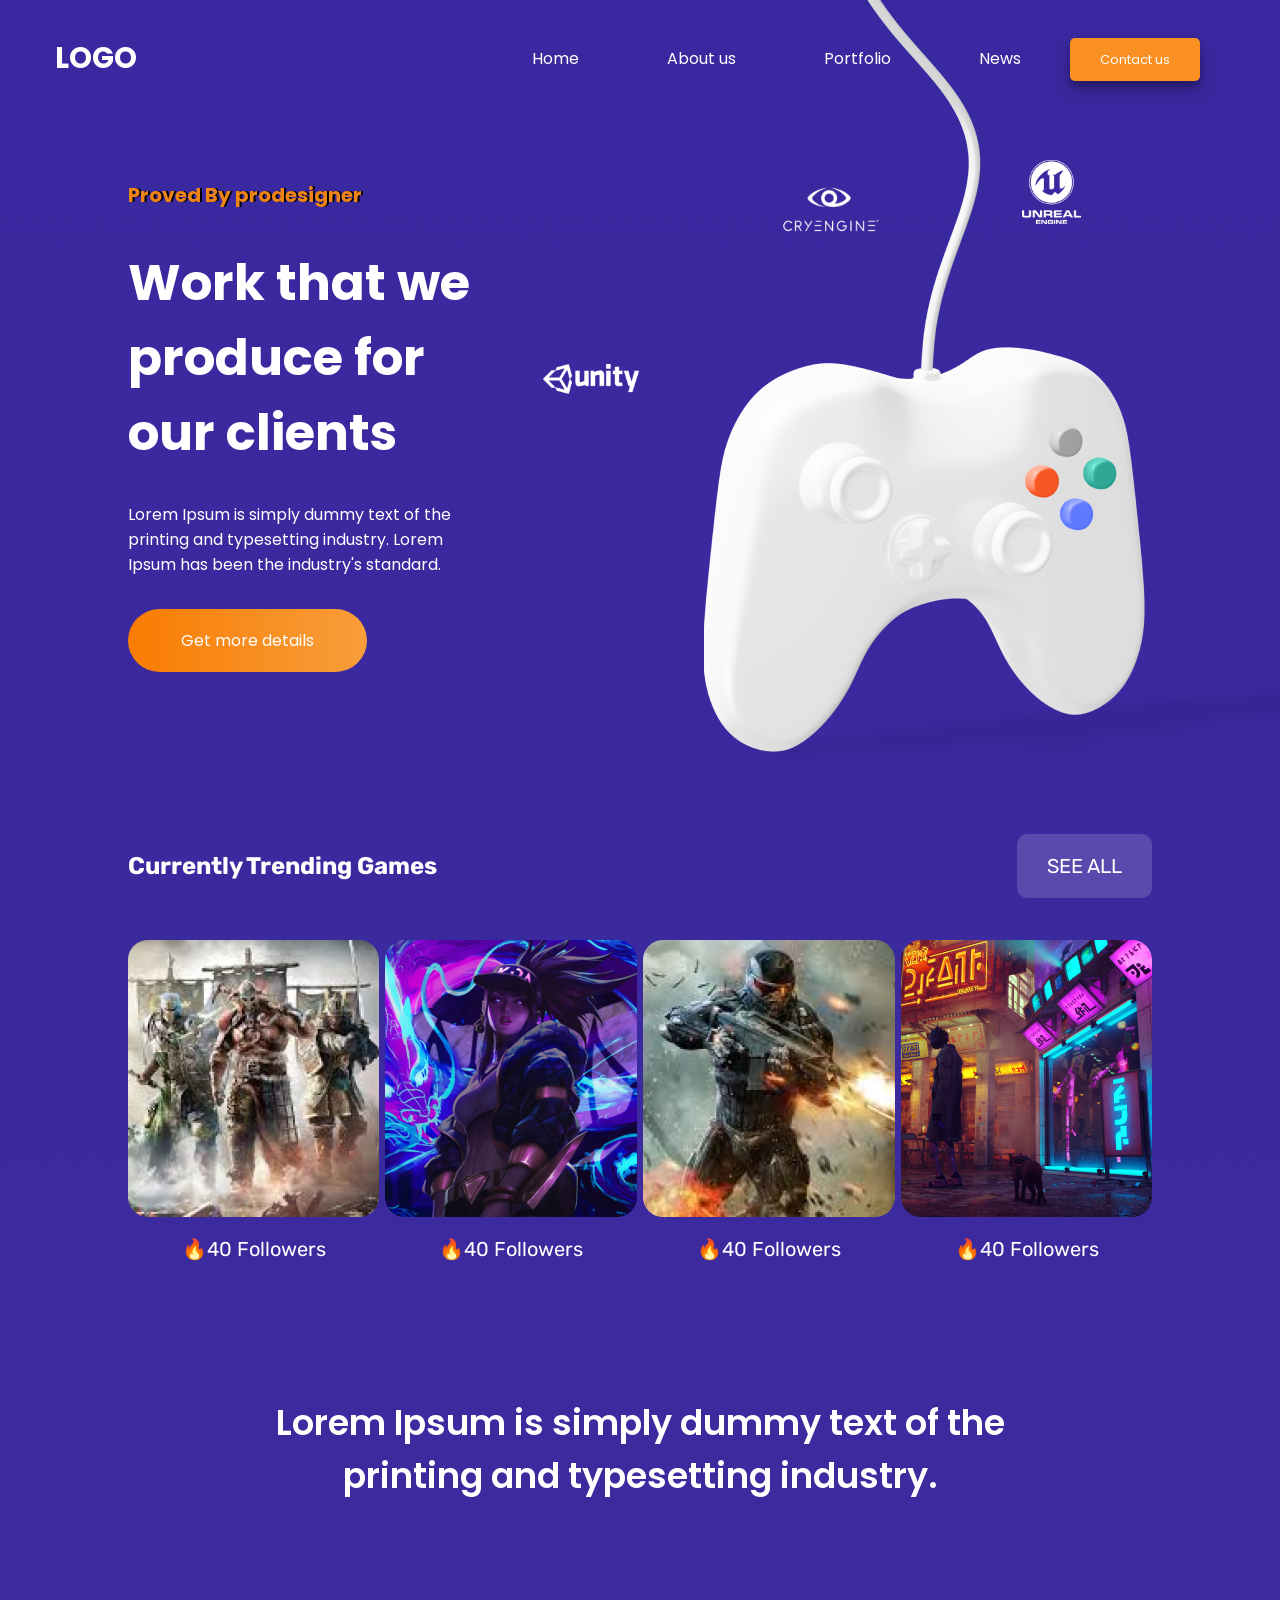
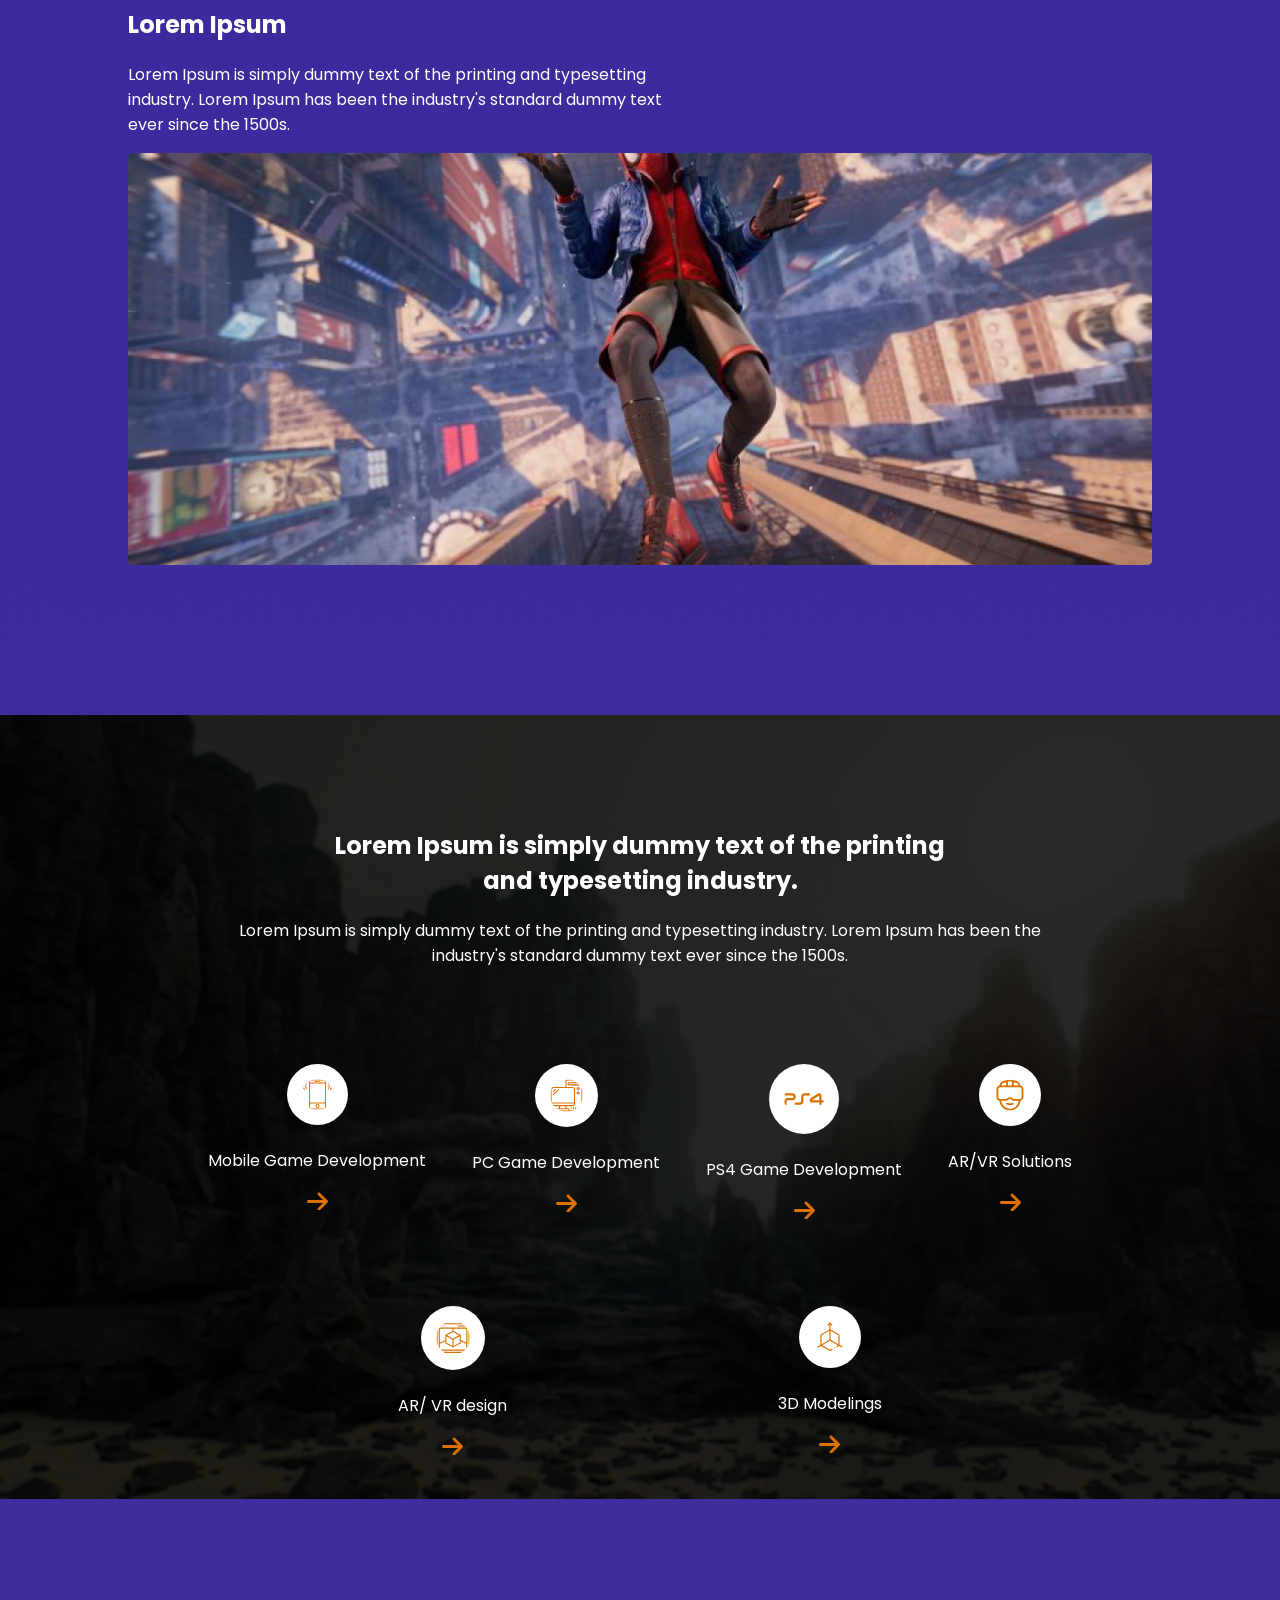
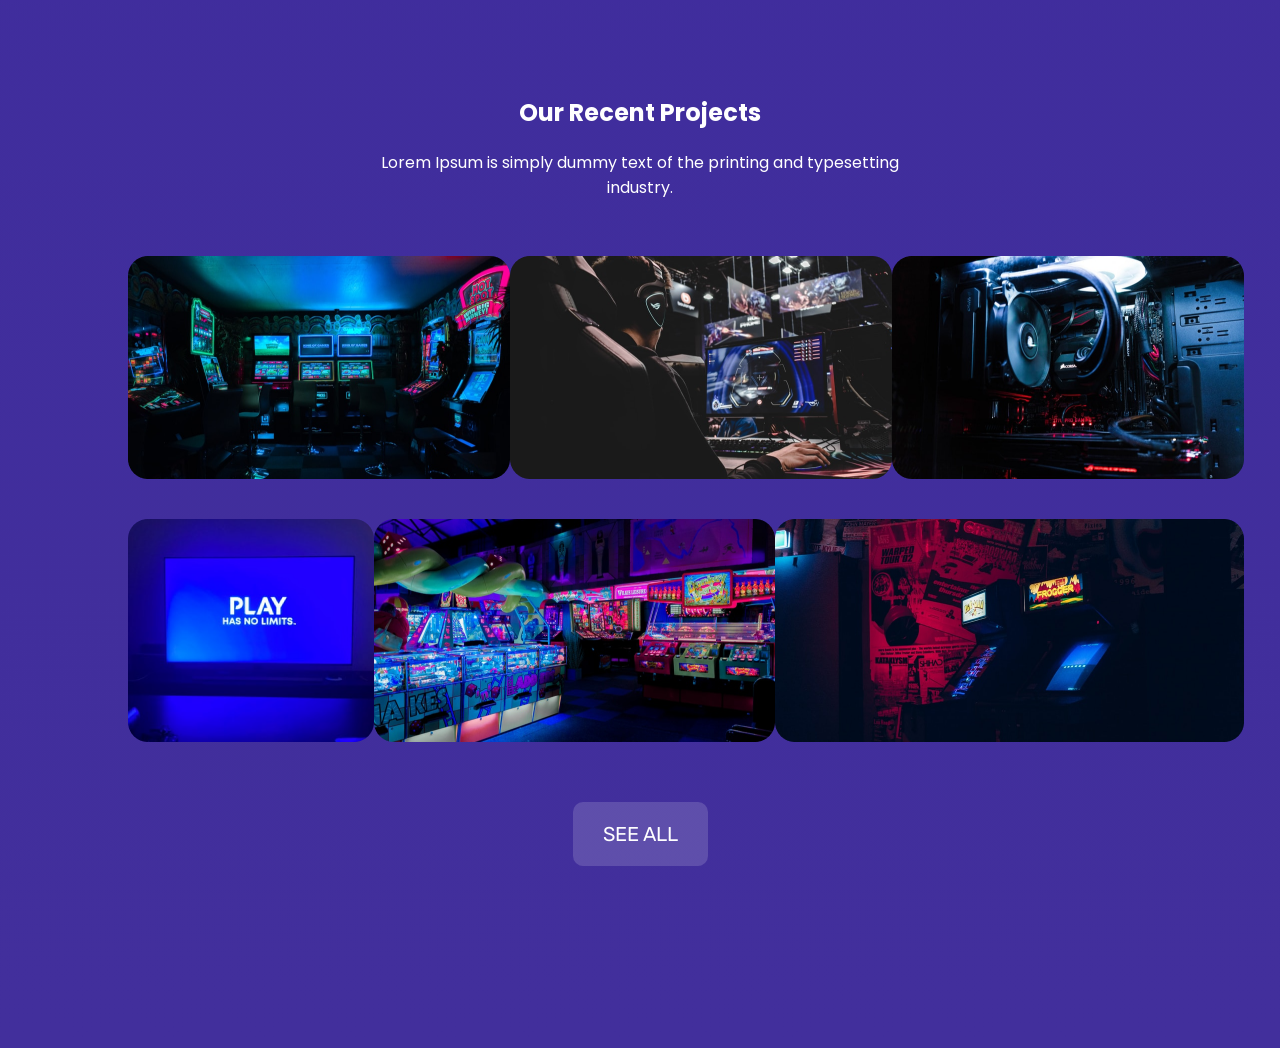
==== index.html @ 57cc8429 "feat: Adição de seção de projetos recentes" ====
<!DOCTYPE html>
<html lang="en">

<head>
    <meta charset="UTF-8">
    <meta name="viewport" content="width=device-width, initial-scale=1.0">
    <link rel="stylesheet" href="css/global.css">
    <link rel="stylesheet" href="css/index.css">
    <title>Desafio 1</title>
</head>

<body>
    <img id="joy_stick" src="assets/imgs/joy_stick 1.png" alt="Joystick Image">
    <header>
        <div class="container-header">
            <div class="logo">
                <a href="index.html" id="logo">LOGO</a>
            </div>
            <nav>
                <ul>
                    <li><a href="index.html">Home</a></li>
                    <li><a href="#about">About us</a></li>
                    <li><a href="#services">Portfolio</a></li>
                    <li><a href="#contact">News</a></li>
                    <li class="contact"><a href="contact.html" id="contact">Contact us</a></li>
                </ul>
            </nav>
        </div>
    </header>

    <main>
        <div class="container-main">
            <!-- Seção de Serviços -->
            <section class="container-card-icons">
                <div class="card">
                    <p id="credits-design">Proved By prodesigner</p>
                    <p class="title-card">Work that we produce for our clients</p>
                    <p>Lorem Ipsum is simply dummy text of the printing and typesetting industry. Lorem Ipsum has been
                        the industry's standard.</p>
                    <button class="button-orange">Get more details</button>
                </div>
                <div class="engines-icon">
                    <div id="unity"><img src="assets/unity 1.svg" alt="Unity"></div>
                    <div><img src="assets/cry 1.svg" alt="Cry Engine"></div>
                    <div><img src="assets/unreal 1.svg" alt="Unreal Engine"></div>
                </div>
            </section>

            <!-- Seção de Jogos em Tendência -->
            <section class="container-trending-games">
                <div class="text-trending">
                    <h1>Currently Trending Games</h1>
                    <a href="#" class="see-all">SEE ALL</a>
                </div>
                <div class="cards-game">
                    <div class="banner-card">
                        <img src="assets/imgs/game1.png" alt="Game 1">
                        <p>🔥40 Followers</p>
                    </div>
                    <div class="banner-card">
                        <img src="assets/imgs/game2.png" alt="Game 2">
                        <p>🔥40 Followers</p>
                    </div>
                    <div class="banner-card">
                        <img src="assets/imgs/game3.png" alt="Game 3">
                        <p>🔥40 Followers</p>
                    </div>
                    <div class="banner-card">
                        <img src="assets/imgs/game4.png" alt="Game 4">
                        <p>🔥40 Followers</p>
                    </div>
                </div>
            </section>

            <!-- Seção Promocional -->
            <section class="frase-promocional">
                <p>Lorem Ipsum is simply dummy text of the <br> printing and typesetting industry.</p>
            </section>

            <!-- Seção de Banner do Jogo -->
            <section class="banner-game">
                <div class="text-banner">
                    <h2>Lorem Ipsum</h2>
                    <p>Lorem Ipsum is simply dummy text of the printing and typesetting industry. Lorem Ipsum has been
                        the industry's standard dummy text ever since the 1500s.</p>
                </div>
                <img src="assets/imgs/spiderman.png" alt="Spider-Man Image">
            </section>
        </div>
        <!-- Seção de Plataformas -->
        <img id="background-meio-home" src="assets/imgs/background-meio-home.png" alt="">
        <div class="container-main">
            <section class="container-plataforms">
                <div class="title-card-plataforms">
                    <h2>Lorem Ipsum is simply dummy text of the printing <br> and typesetting industry.</h2>
                    <p>Lorem Ipsum is simply dummy text of the printing and typesetting industry. Lorem Ipsum has been
                        the <br> industry's standard dummy text ever since the 1500s.</p>
                </div>
                <div class="plataform-logos">
                    <div class="platform">
                        <img class="icon-plataform" src="assets/smartphone.svg" alt="Platform Logo 1">
                        <p>Mobile Game Development</p>
                        <img src="assets/arrow 6.svg" alt="arrow">
                    </div>
                    <div class="platform">
                        <img class="icon-plataform" src="assets/pc 1.svg" alt="Platform Logo 2">
                        <p>PC Game Development</p>
                        <img src="assets/arrow 6.svg" alt="arrow">
                    </div>
                    <div class="platform">
                        <img class="icon-plataform" src="assets/ps4 1.svg" alt="Platform Logo 2">
                        <p>PS4 Game Development</p>
                        <img src="assets/arrow 6.svg" alt="arrow">
                    </div>
                    <div class="platform">
                        <img class="icon-plataform" src="assets/vr-glasses 1.svg" alt="Platform Logo 2">
                        <p>AR/VR Solutions</p>
                        <img src="assets/arrow 6.svg" alt="arrow">
                    </div>
                </div>
                <div class="plataform-logos-row2">
                    <div class="platform">
                        <img class="icon-plataform" src="assets/desktop (1) 1.svg" alt="Platform Logo 2">
                        <p>AR/ VR design</p>
                        <img src="assets/arrow 6.svg" alt="arrow">
                    </div>
                    <div class="platform">
                        <img class="icon-plataform" src="assets/3d-cube 1.svg" alt="Platform Logo 2">
                        <p>3D Modelings</p>
                        <img src="assets/arrow 6.svg" alt="arrow">
                    </div>
                </div>
            </section>
            <!-- Seção de Projeto Recentes -->
            <section class="container-projects">
                <div class="title-recent-projects">
                    <h2>Our Recent Projects</h2>
                    <p>Lorem Ipsum is simply dummy text of the printing and typesetting <br> industry. </p>
                </div>
                <div class="recent-projects-img">
                    <img src="assets/imgs/recent-project-1.png" alt="">
                    <img src="assets/imgs/recent-project-2.png" alt="">
                    <img src="assets/imgs/recent-project-3.png" alt="">
                </div>
                <div class="recent-projects-img">
                    <img src="assets/imgs/recent-project-4.png" alt="">
                    <img src="assets/imgs/recent-project-5.png" alt="">
                    <img src="assets/imgs/recent-project-6.png" alt="">
                </div>
                <div style="margin: 80px;">
                    <a href="#" class="see-all">SEE ALL</a>
                </div>
            </section>
        </div>

    </main>
    <script src="js/main.js"></script>
</body>

</html>
---- css/global.css ----
/* Import font Poppinw*/
@import url('https://fonts.googleapis.com/css2?family=Poppins:ital,wght@0,100;0,200;0,300;0,400;0,500;0,600;0,700;0,800;0,900;1,100;1,200;1,300;1,400;1,500;1,600;1,700;1,800;1,900&display=swap');
/* Import font Rubik*/
@import url('https://fonts.googleapis.com/css2?family=Poppins:ital,wght@0,100;0,200;0,300;0,400;0,500;0,600;0,700;0,800;0,900;1,100;1,200;1,300;1,400;1,500;1,600;1,700;1,800;1,900&family=Rubik:ital,wght@0,300..900;1,300..900&display=swap');

* {
    box-sizing: border-box;
}

body {
    padding: 0px;
    margin: 0px;
    background: linear-gradient(#39289F, #422F9C);
    font-family: "Poppins", sans-serif;
}

body,
a {
    color: #fff;
}

a {
    text-decoration: none;
}

/* HEADER */

header {
    color: #fff;
    padding: 37px 20px 0 55px;
}

.container-header {
    display: flex;
    justify-content: space-between;
    align-items: center;
    flex-flow: row wrap;
}

#logo {
    font-family: "Poppins",sans-serif;
    font-weight: bold;
    font-size: 29px;
}

nav ul {
    list-style-type: none;
    margin: 0;
    padding: 0;
    display: flex;
    flex-wrap: wrap;
}

nav ul li {
    margin: 0 44px;
}

nav ul li a {
    color: #fff;
    text-decoration: none;
}

nav ul li a:hover {
    text-decoration: underline;
}

.contact {
    margin-left: 5px;
    margin-right: 60px;
}

#contact {
    background-color: #FA9021;
    border-radius: 5px;
    padding: 12px 30px;
    font-size: 13px;
    box-shadow: rgba(0, 0, 0, 0.19) 0px 10px 20px, rgba(0, 0, 0, 0.23) 0px 6px 6px;
}
---- css/index.css ----
#joy_stick {
    z-index: -1;
    position: absolute;
    left: 55%;
}

.container-main {
    padding: 0 10%;
}

.container-card-icons {
    display: flex;
    justify-content: baseline;
    align-items: center;
    padding: 80px 0px;
}

.card {
    display: flex;
    flex-direction: column;
    width: 520px;
    align-items: flex-start;
    justify-content: space-between;
    height: 512px;
    margin: 0;
}

#credits-design {
    color: #ee8414;
    text-shadow: 2px 0px black;
    font-size: 20px;
    font-weight: bold;
}

.title-card {
    font-size: 50px;
    font-family: "Poppins", sans-serif;
    font-weight: bold;
    margin: 0px;
}

.button-orange {
    font-family: Poppins, sans-serif;
    padding: 19px 53px;
    font-size: 16px;
    font-weight: 400;
    color: #FFFFFF;
    background: linear-gradient(to right, #F97C02, #F89E3B);
    border: none;
    border-radius: 40px;
    cursor: pointer;
}

.engines-icon {
    display: flex;
    align-self: baseline;
    width: 100%;
    justify-content: space-around;
}

#unity {
    margin-top: 30%;
}

/* TRENDING GAMES*/

.container-trending-games {
    display: flex;
    flex-direction: column;
    margin: 80px 0;
}

.text-trending {
    display: flex;
    justify-content: space-between;
    align-items: center;
    font-family: "Rubik", sans-serif;
    margin-bottom: 40px;
}

.see-all {
    background-color: rgba(255, 255, 255, 0.153);
    padding: 20px 30px;
    border-radius: 10px;
    font-family: "Rubik", sans-serif;
    font-size: 20px;
}

.cards-game {
    display: flex;
    justify-content: space-between
}

.banner-card {
    display: flex;
    flex-direction: column;
    align-items: center;
    font-family: "Rubik", sans-serif;
    font-size: 20px;
}

/* Frase Promocional */
.frase-promocional {
    display: flex;
    font-size: 35px;
    max-width: 100%;
    text-align: center;
    justify-content: center;
    font-weight: 600;
}

/* Banner Game*/


.banner-game {
    display: flex;
    flex-flow: column;
    margin-top: 50px;
    margin-bottom: 150px;
}

.text-banner {
    max-width: 545px;
}

/* Background meio home*/

#background-meio-home {
    max-height: 880px;
    width: 100%;
    z-index: -1;
    position: absolute;
}

/* Plataformas */

.container-plataforms {
    display: flex;
    flex-flow: column;
    justify-content: center;
    text-align: center;
    padding: 93px 0;
}

.plataform-logos {
    display: flex;
    flex-flow: row wrap;
    justify-content: space-between;
    margin: 80px;
}

.plataform-logos-row2 {
    display: flex;
    flex-flow: row wrap;
    justify-content: space-evenly;
}

.icon-plataform {
    background-color: #FFFFFF;
    border-radius: 50%;
    padding: 15px;
}

/* Projetos Recentes */
.container-projects {
    display: flex;
    flex-flow: column;
    justify-content: center;
    text-align: center;
    padding: 120px 0;
}

.recent-projects-img {
    display: flex;
    justify-content: space-between;
    margin-top: 40px;
}
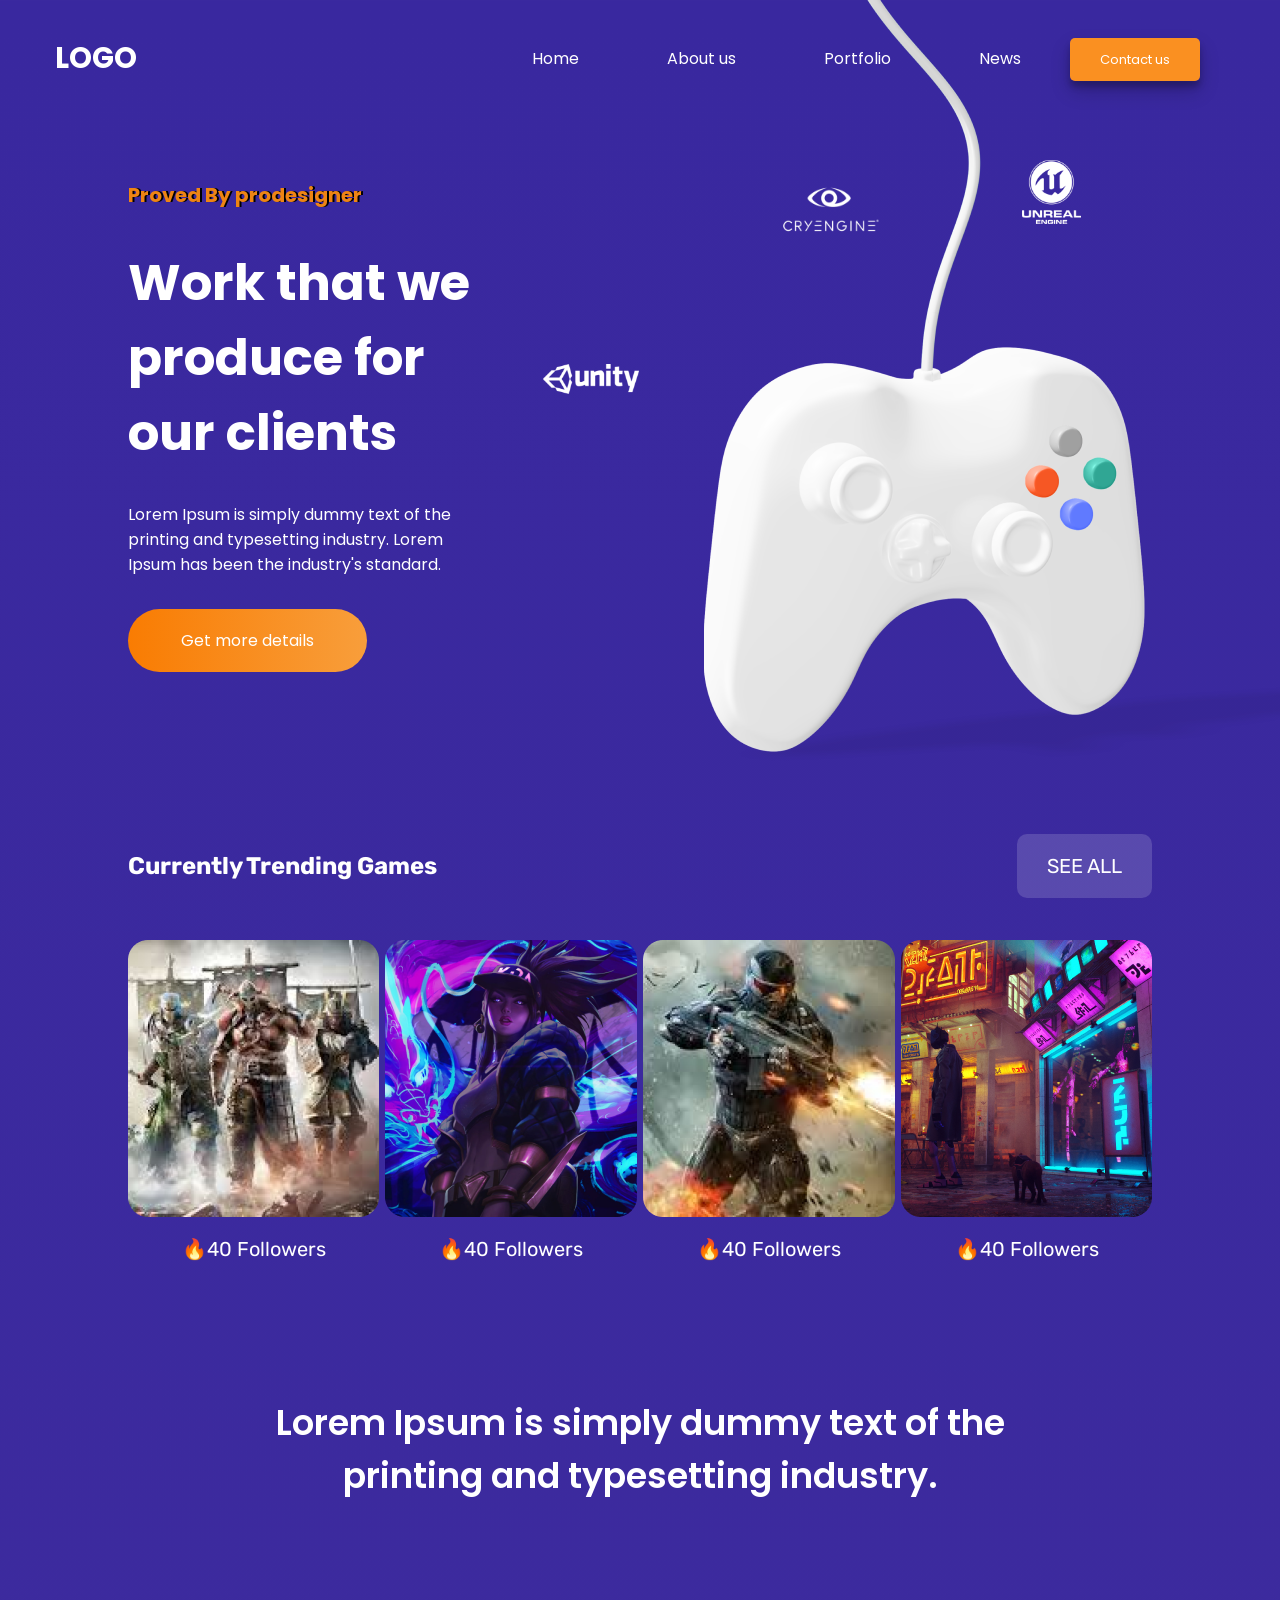
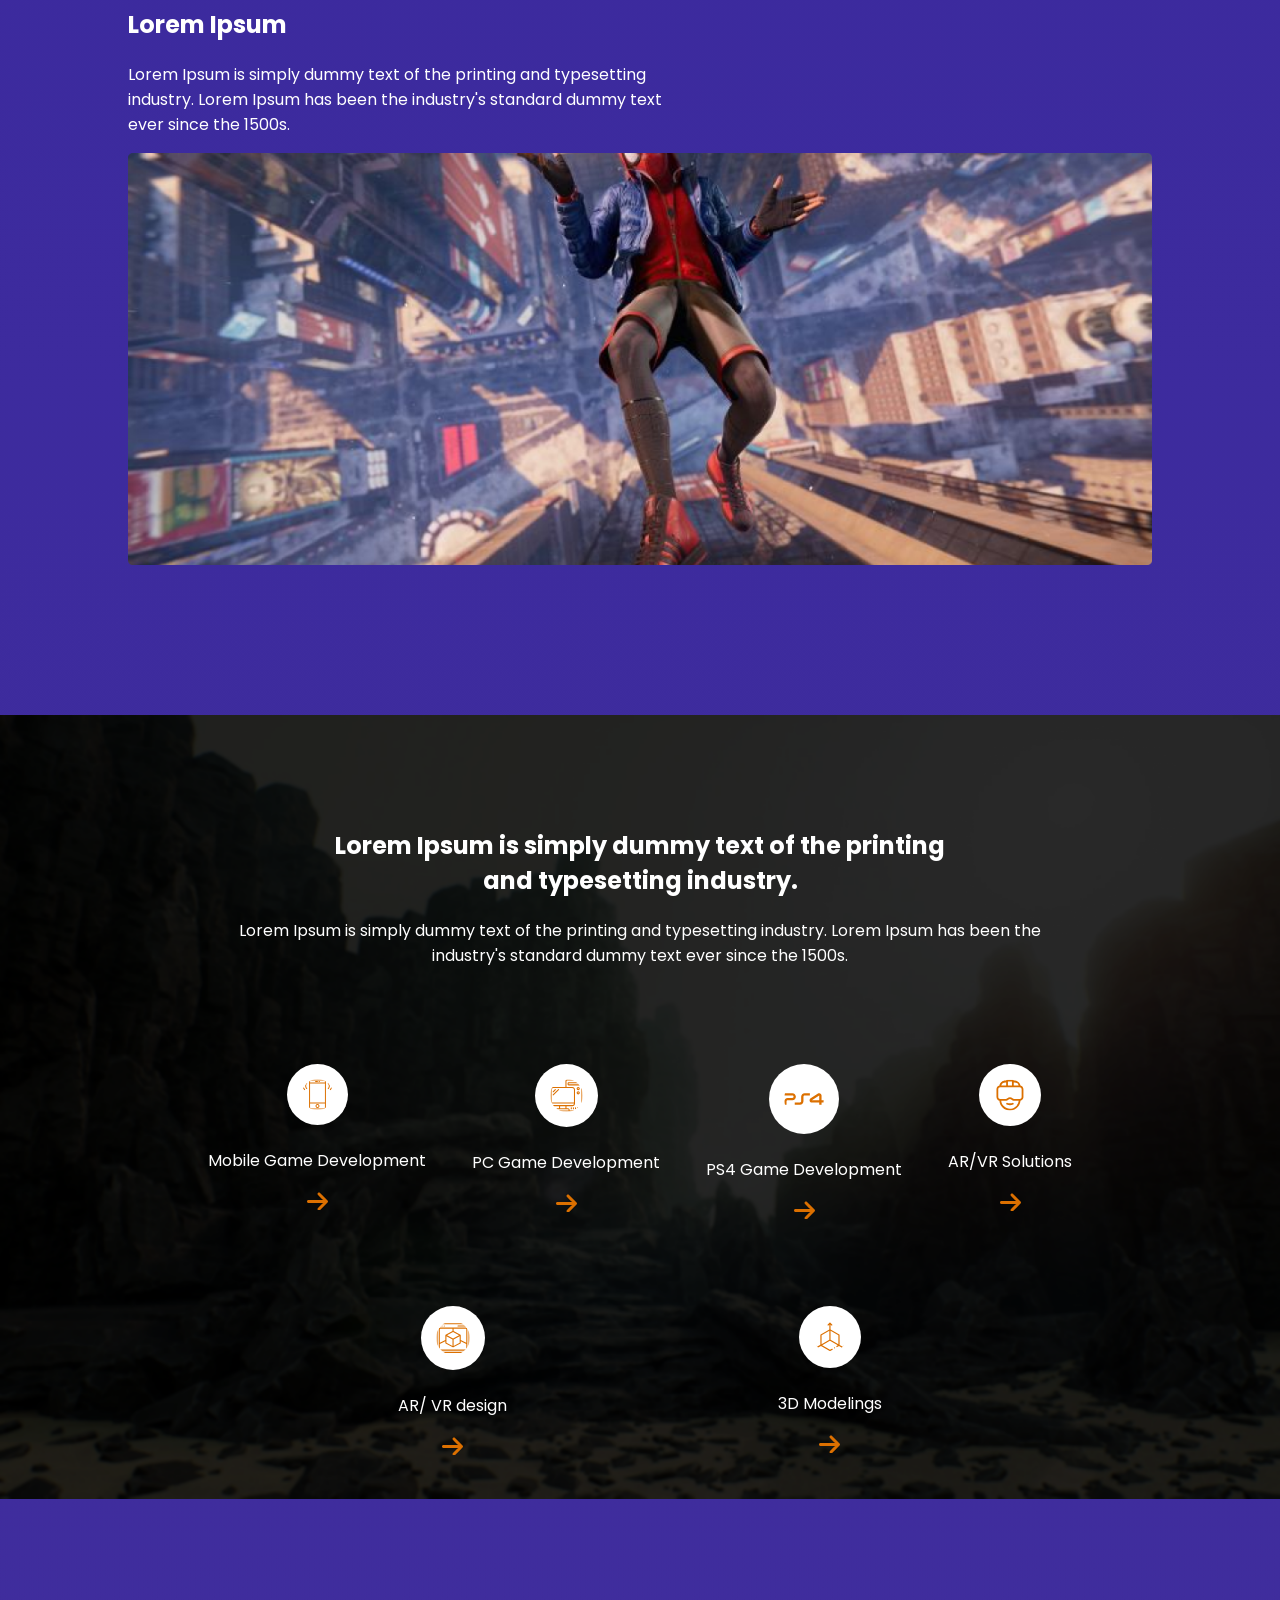
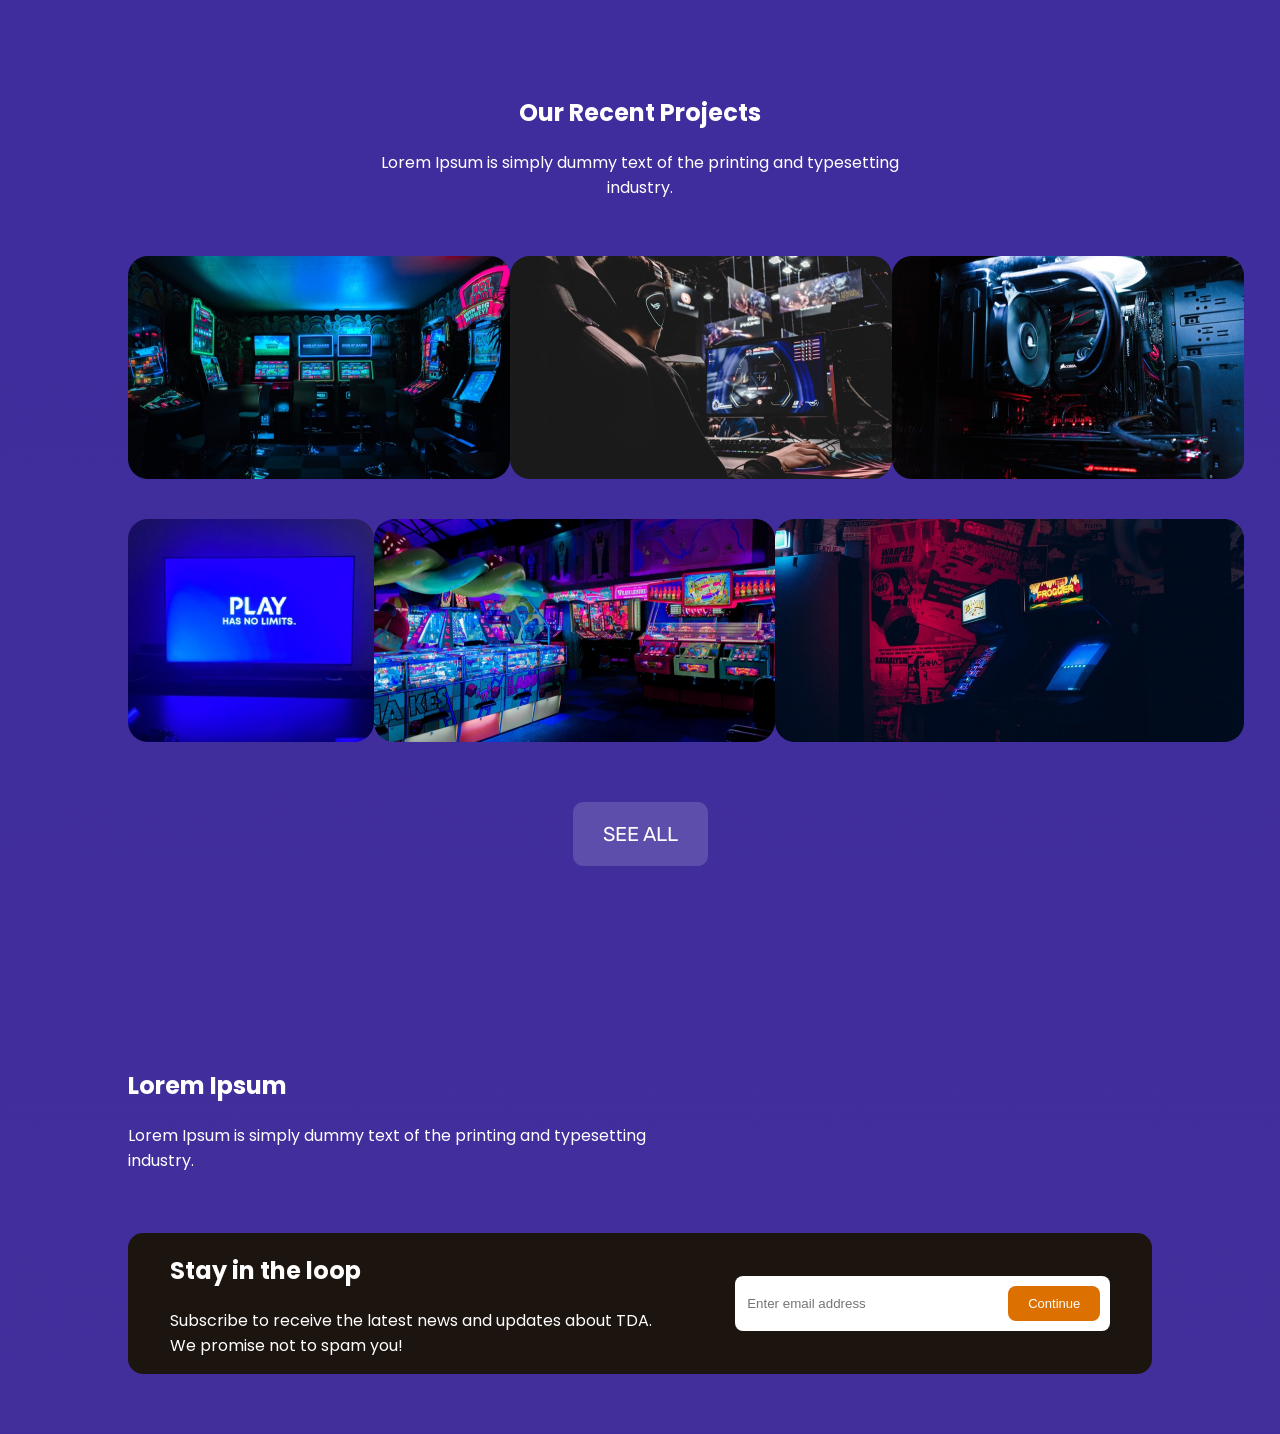
==== commit f7010073: "feat: seção para inscrição com email" ====
--- a/index.html
+++ b/index.html
@@ -151,8 +151,25 @@
                     <a href="#" class="see-all">SEE ALL</a>
                 </div>
             </section>
-        </div>
-
+            <!-- Seção de incrição com email-->
+            <section>
+                <div class="title-subscribe-email">
+                    <h2>Lorem Ipsum</h2>
+                    <p>Lorem Ipsum is simply dummy text of the printing and typesetting <br> industry. </p>
+                </div>
+                <div class="subscribe-email">
+                    <div>
+                        <h2>Stay in the loop</h2>
+                        <p>Subscribe to receive the latest news and updates about TDA. <br>
+                            We promise not to spam you! </p>    
+                    </div>
+                    <div class="input-container">
+                        <input class="input-email" type="email" size="30" placeholder="Enter email address" required>
+                        <button type="submit" class="input-button">Continue</button>
+                    </div>
+                </div>
+            </section>
+        </div> <!-- Fim Div container main-->
     </main>
     <script src="js/main.js"></script>
 </body>
--- a/css/global.css
+++ b/css/global.css
@@ -77,3 +77,38 @@
     box-shadow: rgba(0, 0, 0, 0.19) 0px 10px 20px, rgba(0, 0, 0, 0.23) 0px 6px 6px;
 }
 
+/* Inscrição com email*/
+
+.subscribe-email {
+    display: flex;
+    background-color: #1C140F;
+    border-radius: 15px;
+    justify-content: space-around;
+    align-items: center;
+    margin: 60px 0;
+}
+
+.input-container  {
+    display: flex;
+    background-color: #fff;
+    padding: 10px;
+    border-radius: 8px;
+    justify-content: space-around;
+    gap: 10px;
+    max-width: 385px;
+}
+
+.input-email {
+    flex-grow: 1;
+    border: none;
+}
+
+.input-button {
+    background-color: #DC7000;
+    border-radius: 8px;
+    font-size: 13px;
+    border: none;
+    color: #fff;
+    padding: 10px 20px;
+    cursor: pointer;
+}
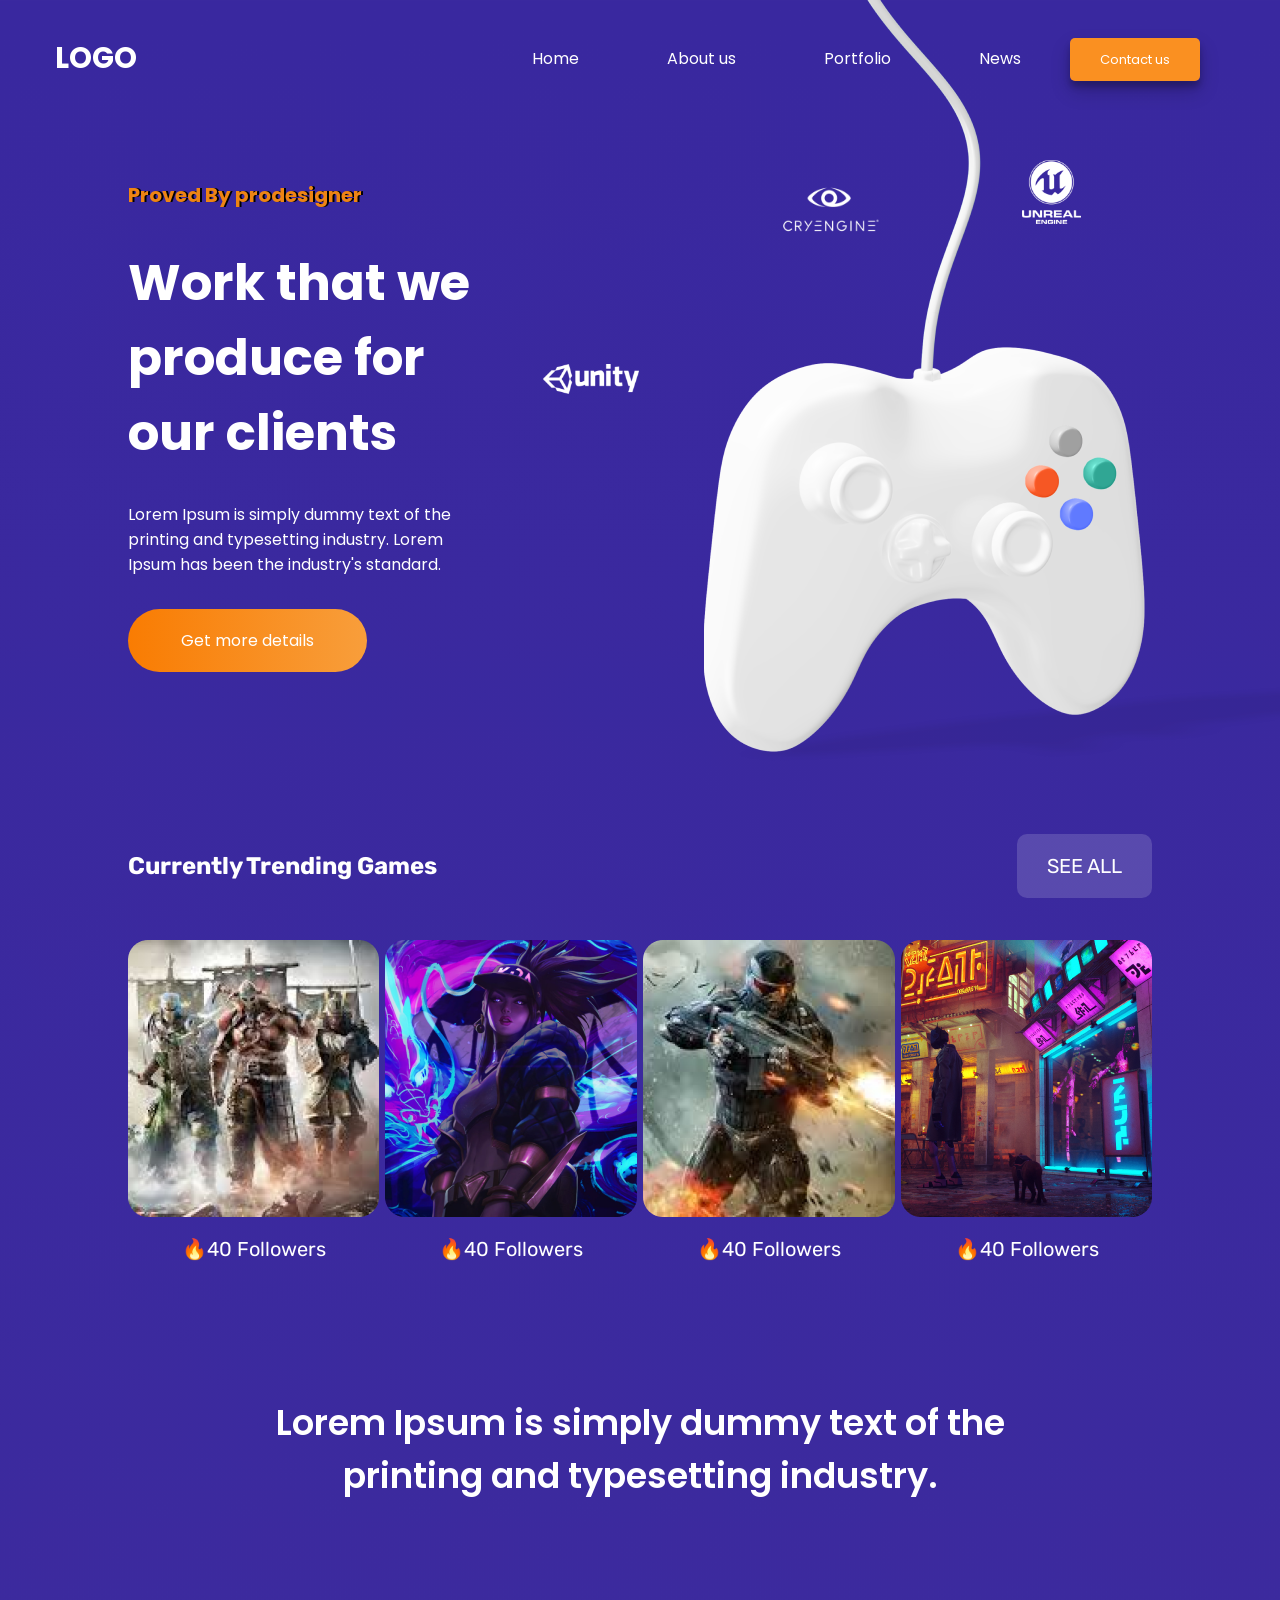
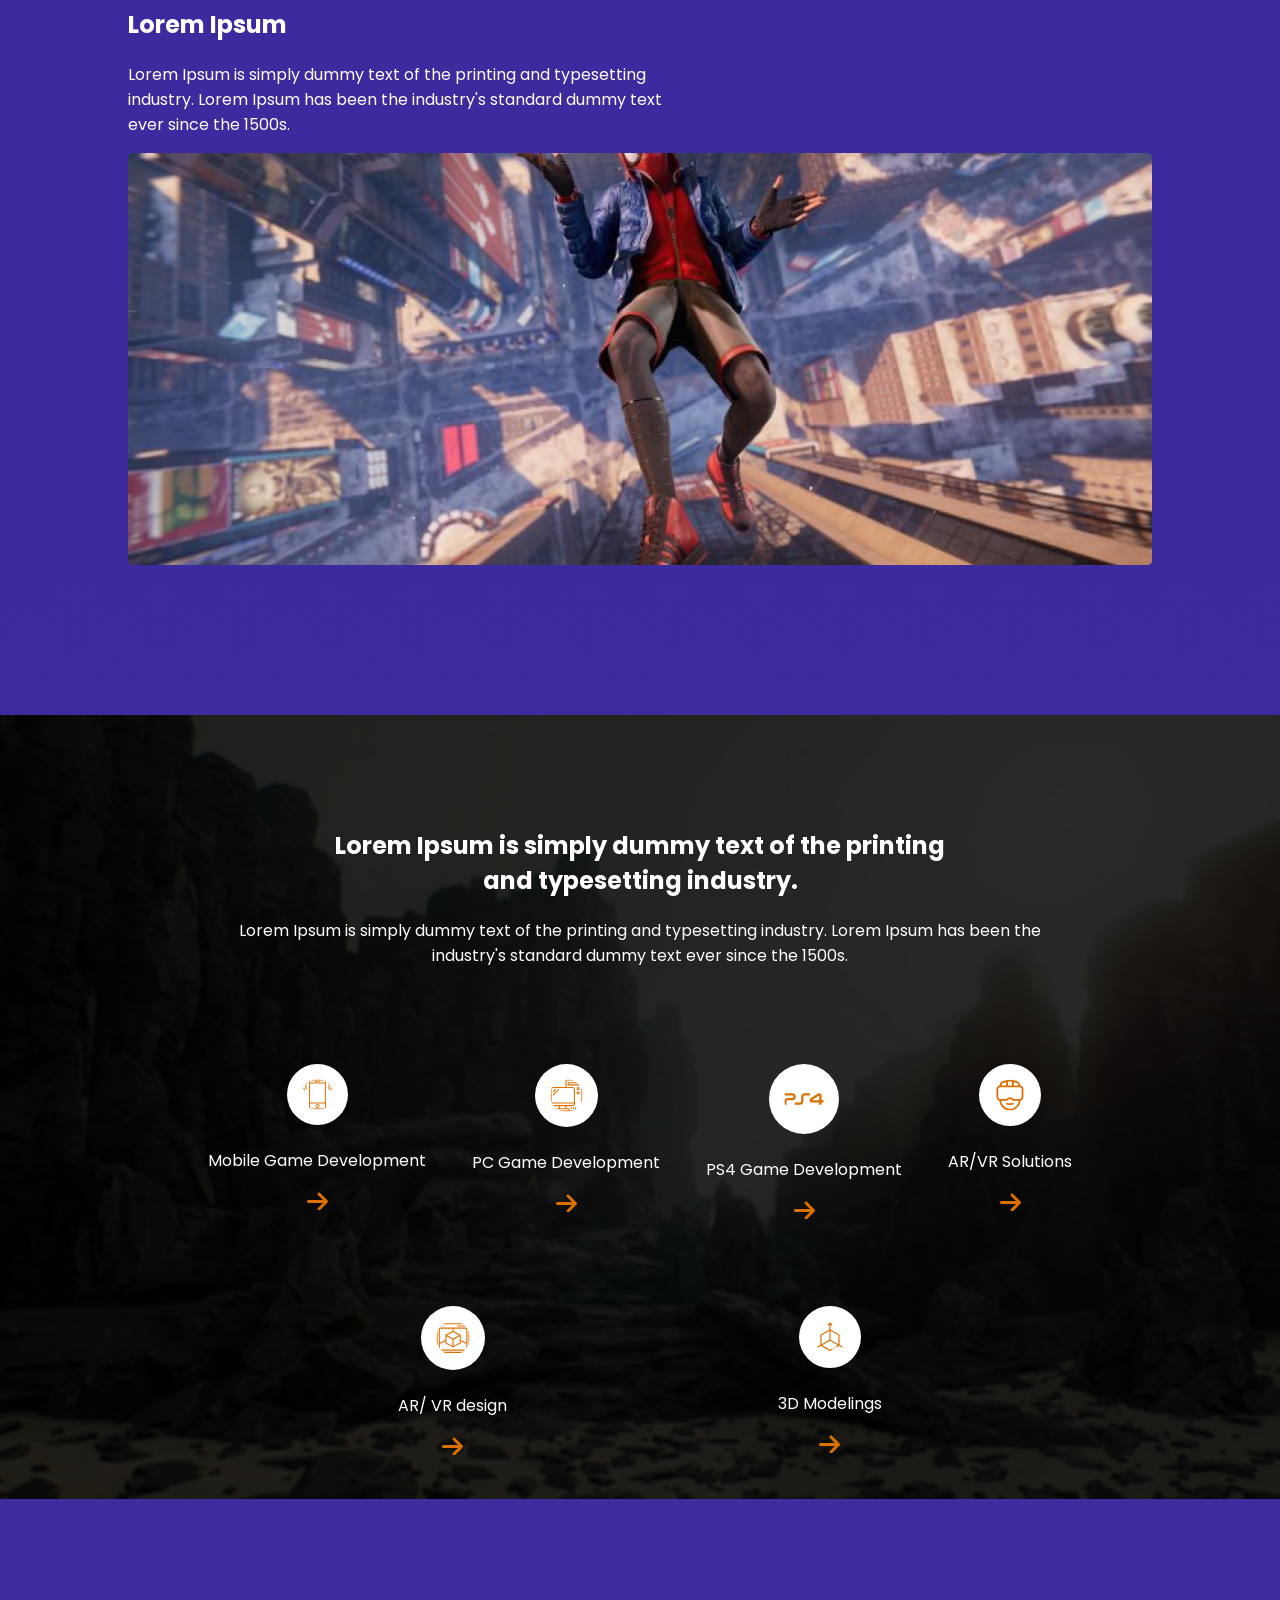
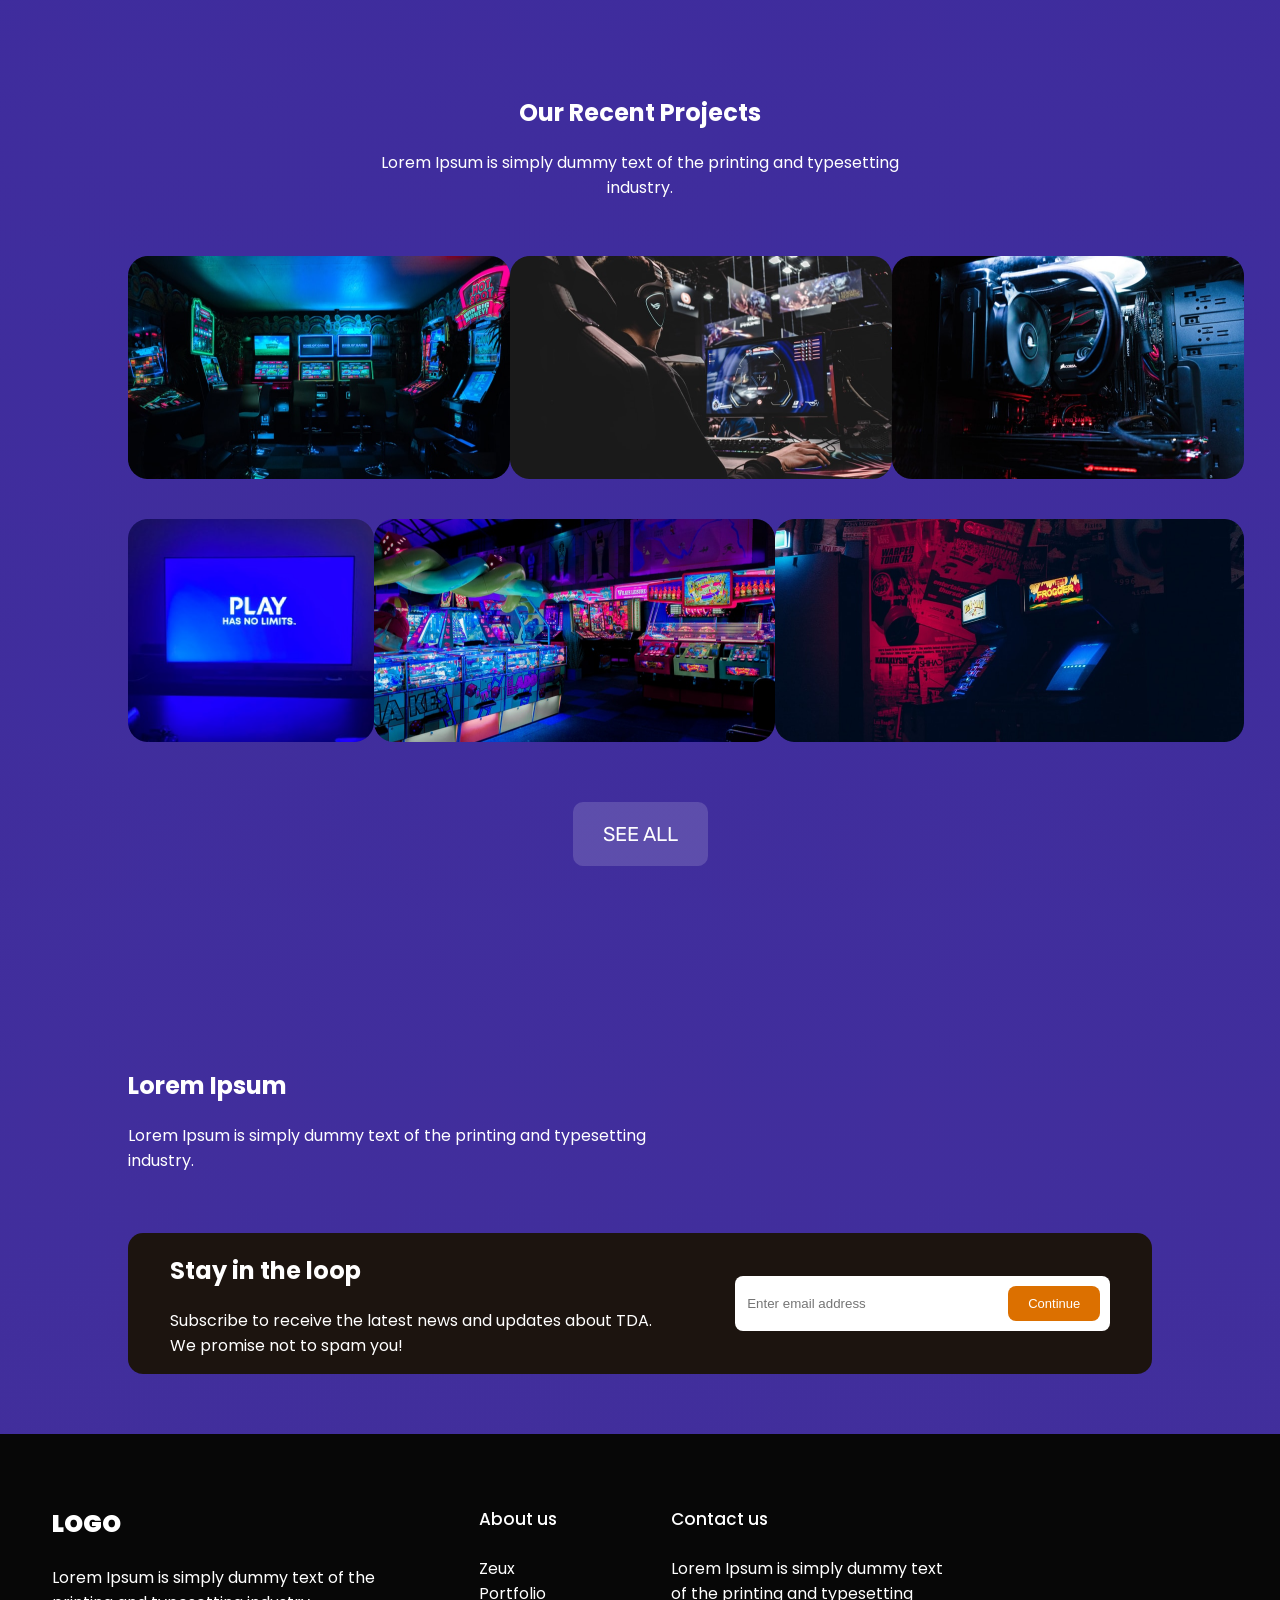
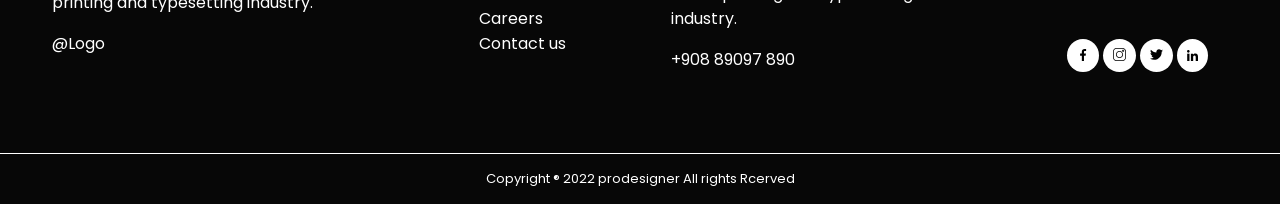
==== commit 250f1a6d: "feat: footer, contendo 4 seções, e os links para social midias" ====
--- a/index.html
+++ b/index.html
@@ -161,7 +161,7 @@
                     <div>
                         <h2>Stay in the loop</h2>
                         <p>Subscribe to receive the latest news and updates about TDA. <br>
-                            We promise not to spam you! </p>    
+                            We promise not to spam you! </p>
                     </div>
                     <div class="input-container">
                         <input class="input-email" type="email" size="30" placeholder="Enter email address" required>
@@ -171,6 +171,40 @@
             </section>
         </div> <!-- Fim Div container main-->
     </main>
+    <footer>
+        <div class="container-footer">
+            <div class="footer-row">
+                <div>
+                    <p id="logo-footer" >LOGO</p>
+                    <p>Lorem Ipsum is simply dummy text of the <br> printing and typesetting industry. </p>
+                    <p>@Logo</p>
+                </div>
+                <div class="footer-aboutUs">
+                    <p class="title-footer">About us<p>
+                    <ul>
+                        <li><a href="">Zeux</a></li>
+                        <li><a href="">Portfolio</a></li>
+                        <li><a href="">Careers</a></li>
+                        <li><a href="">Contact us</a></li>
+                    </ul>
+                </div>
+                <div>
+                    <p class="title-footer">Contact us</p>
+                    <p>Lorem Ipsum is simply dummy text <br> of the printing and typesetting  <br> industry. </p>
+                    <p>+908 89097 890</p>
+                </div>
+                <div class="social-links">
+                    <a class="icon-social" href="https://www.facebook.com/"><img src="assets/facebook 1.svg" alt=""></a>
+                    <a class="icon-social" href="https://www.instagram.com/"><img src="assets/instagram 1.svg" alt=""></a>
+                    <a class="icon-social" href="https://twitter.com/"><img src="assets/twitter 1.svg" alt=""></a>
+                    <a class="icon-social" href="https://br.linkedin.com/"><img src="assets/linkedin 1.svg" alt=""></a>
+                </div>
+            </div>
+            <div class="copyright">
+                <p>Copyright ® 2022 prodesigner All rights Rcerved</p>
+            </div>
+        </div>
+    </footer>
     <script src="js/main.js"></script>
 </body>
 
--- a/css/global.css
+++ b/css/global.css
@@ -38,7 +38,7 @@
 }
 
 #logo {
-    font-family: "Poppins",sans-serif;
+    font-family: "Poppins", sans-serif;
     font-weight: bold;
     font-size: 29px;
 }
@@ -88,7 +88,7 @@
     margin: 60px 0;
 }
 
-.input-container  {
+.input-container {
     display: flex;
     background-color: #fff;
     padding: 10px;
@@ -112,3 +112,59 @@
     padding: 10px 20px;
     cursor: pointer;
 }
+
+/* Footer */
+
+.container-footer {
+    background-color: #070707;
+    min-height: 370px;
+    display: flex;
+    flex-direction: column;
+    justify-content: space-between;
+}
+
+.footer-row {
+    display: flex;
+    flex-flow: row wrap;
+    justify-content: space-around;
+    margin-top: 3em;
+}
+
+#logo-footer {
+    font-size: 24px;
+    font-weight: 900;
+}
+
+.title-footer {
+    font-size: 17px;
+    font-weight: 500;
+    margin: 24px 0;
+}
+
+ul {
+    list-style: none;
+    padding: 0;
+}
+
+.footer-aboutUs ul li a  {
+    text-decoration: none;
+}
+
+.social-links {
+    align-content: end;
+    padding: 20px;
+}
+
+.icon-social {
+    background-color: #fff;
+    border-radius: 50%;
+    padding: 5px 10px ;
+}
+
+.copyright p {
+    text-align: center;
+    margin: 0;
+    border-top: solid 1px #fff;
+    padding: 15px;
+    font-size: 13px;
+}
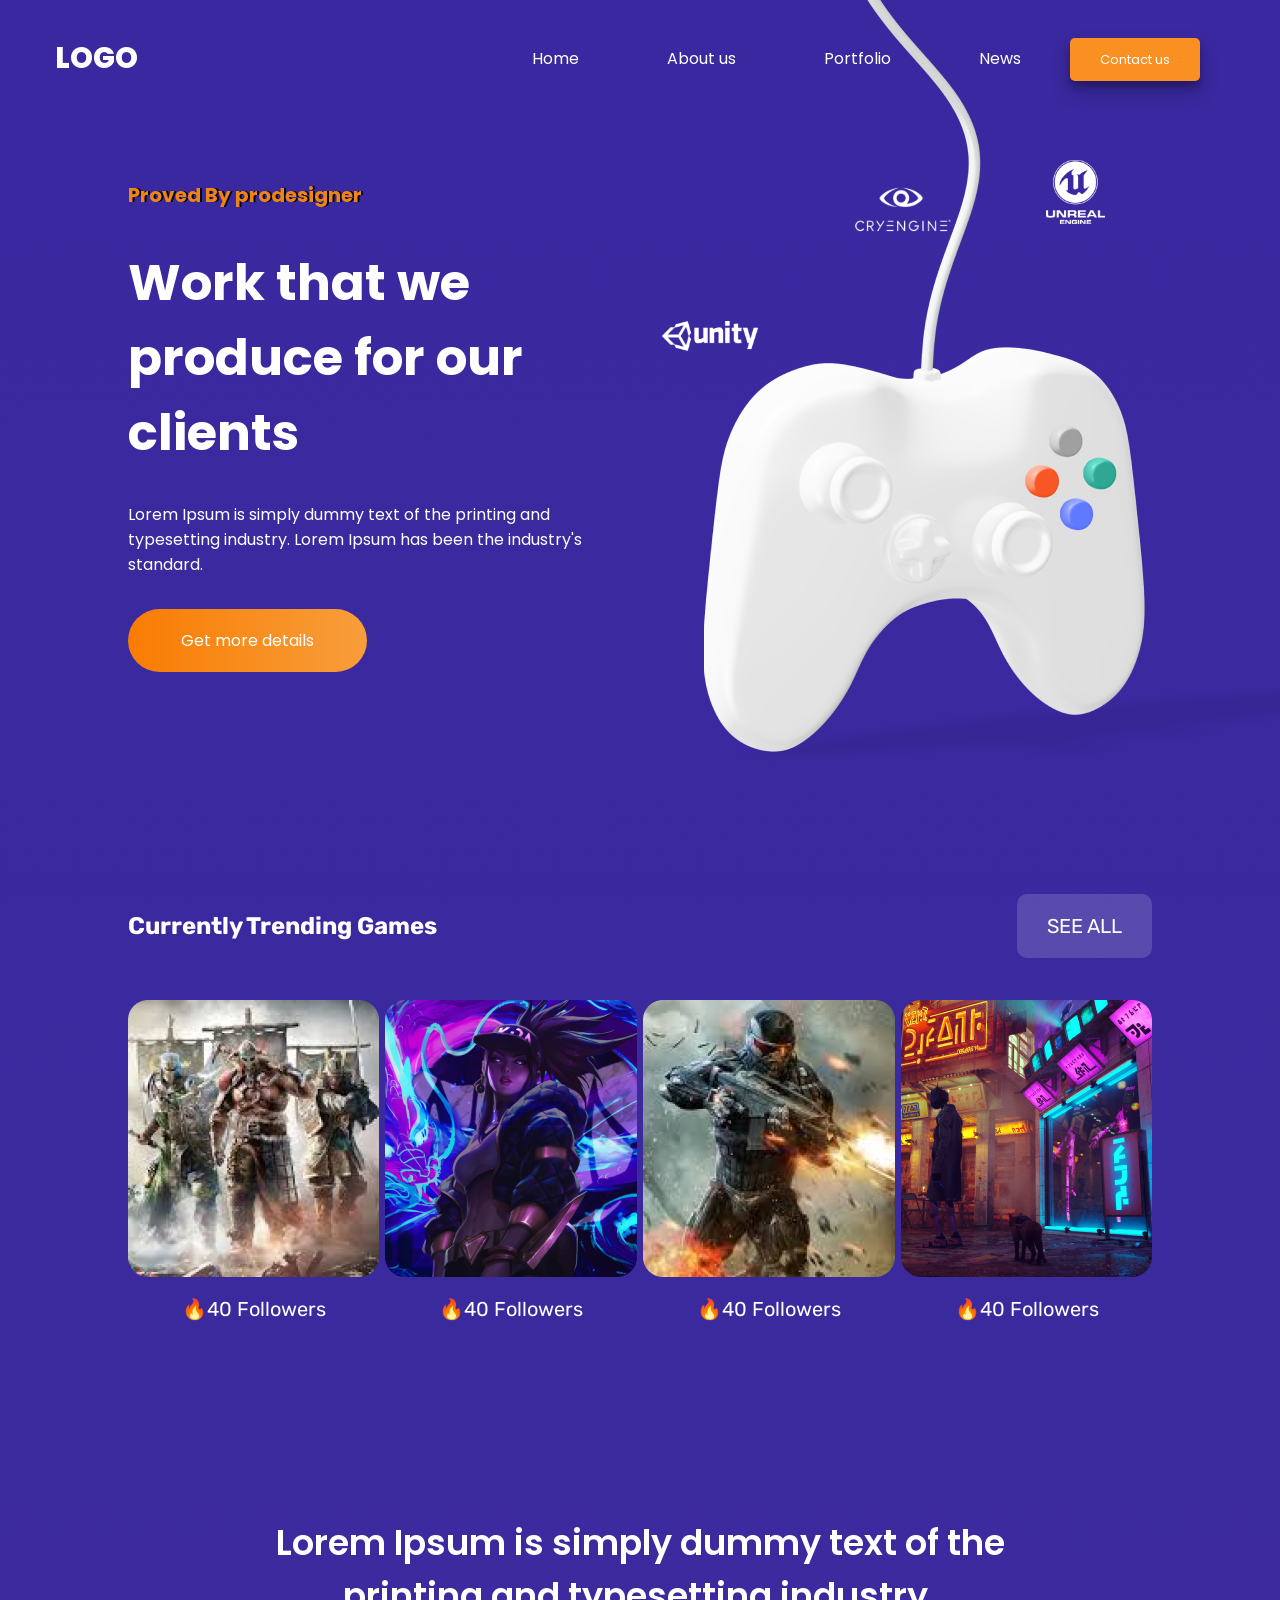
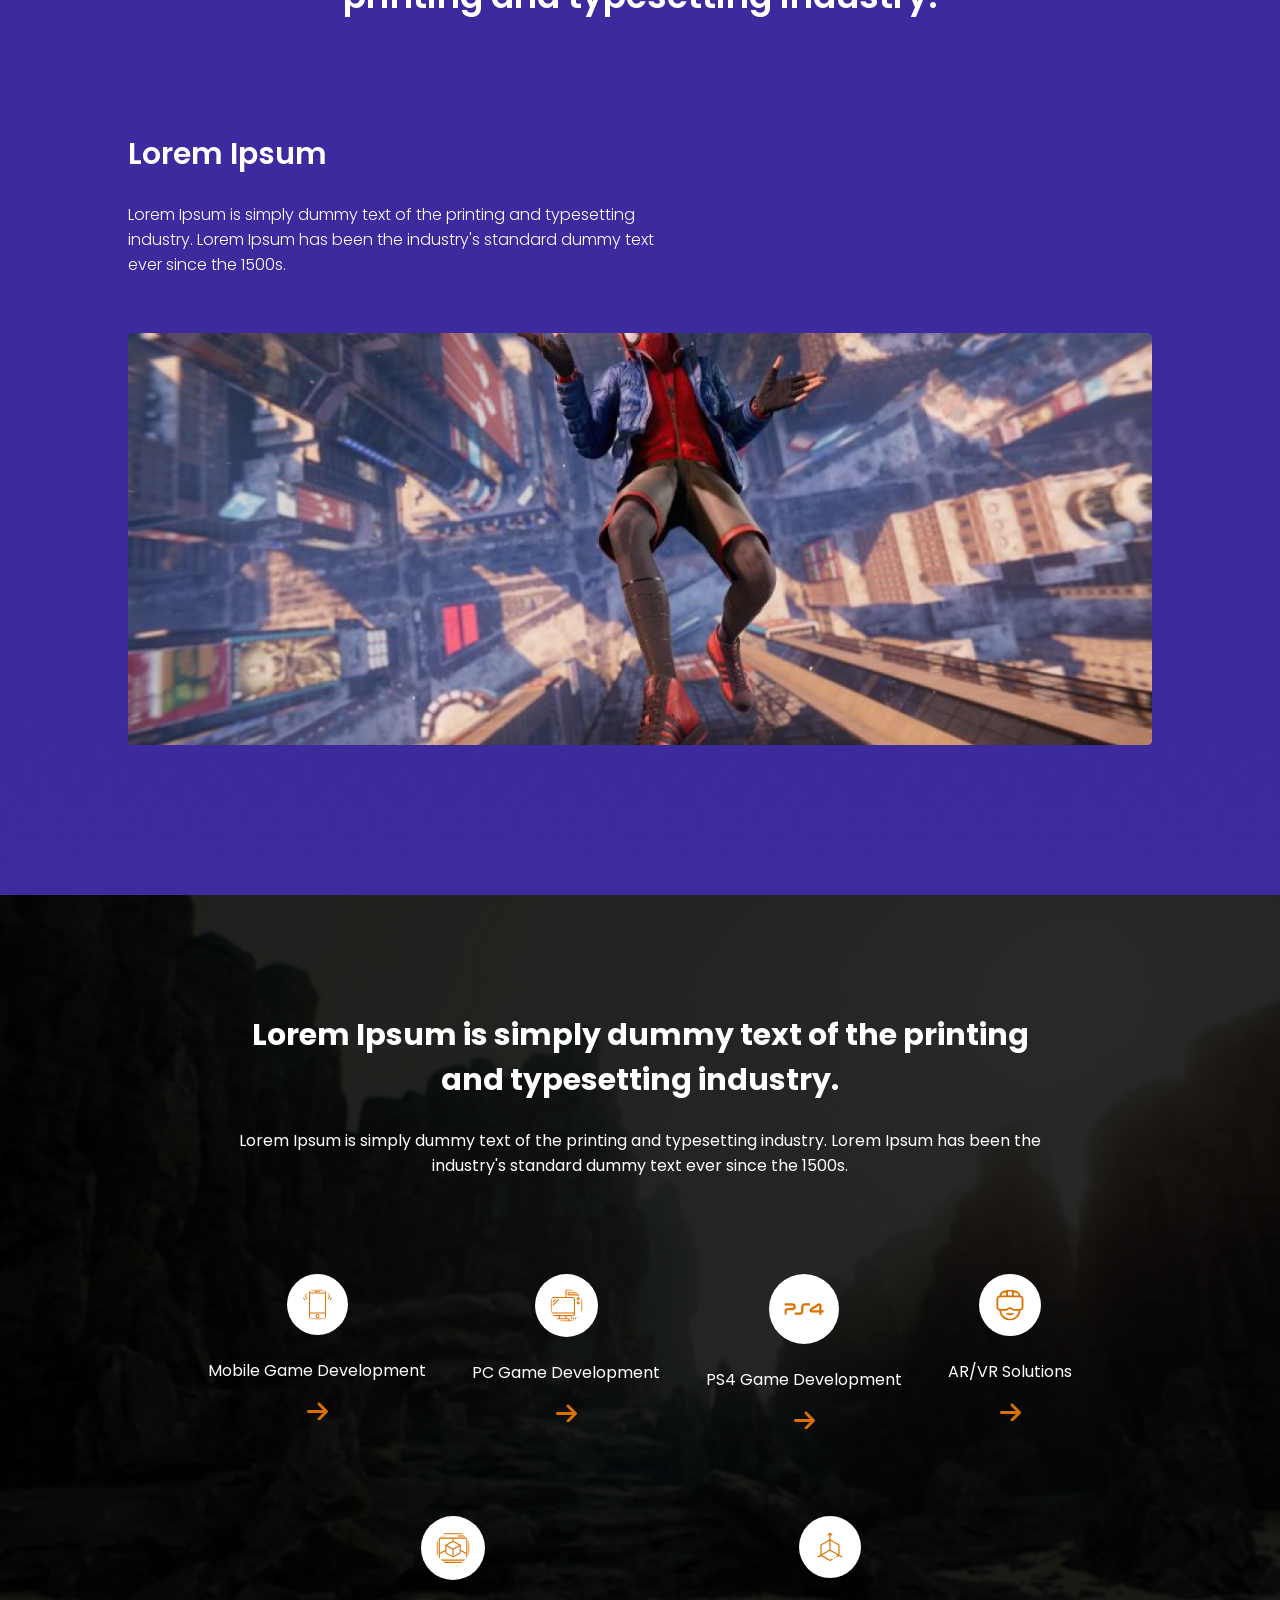
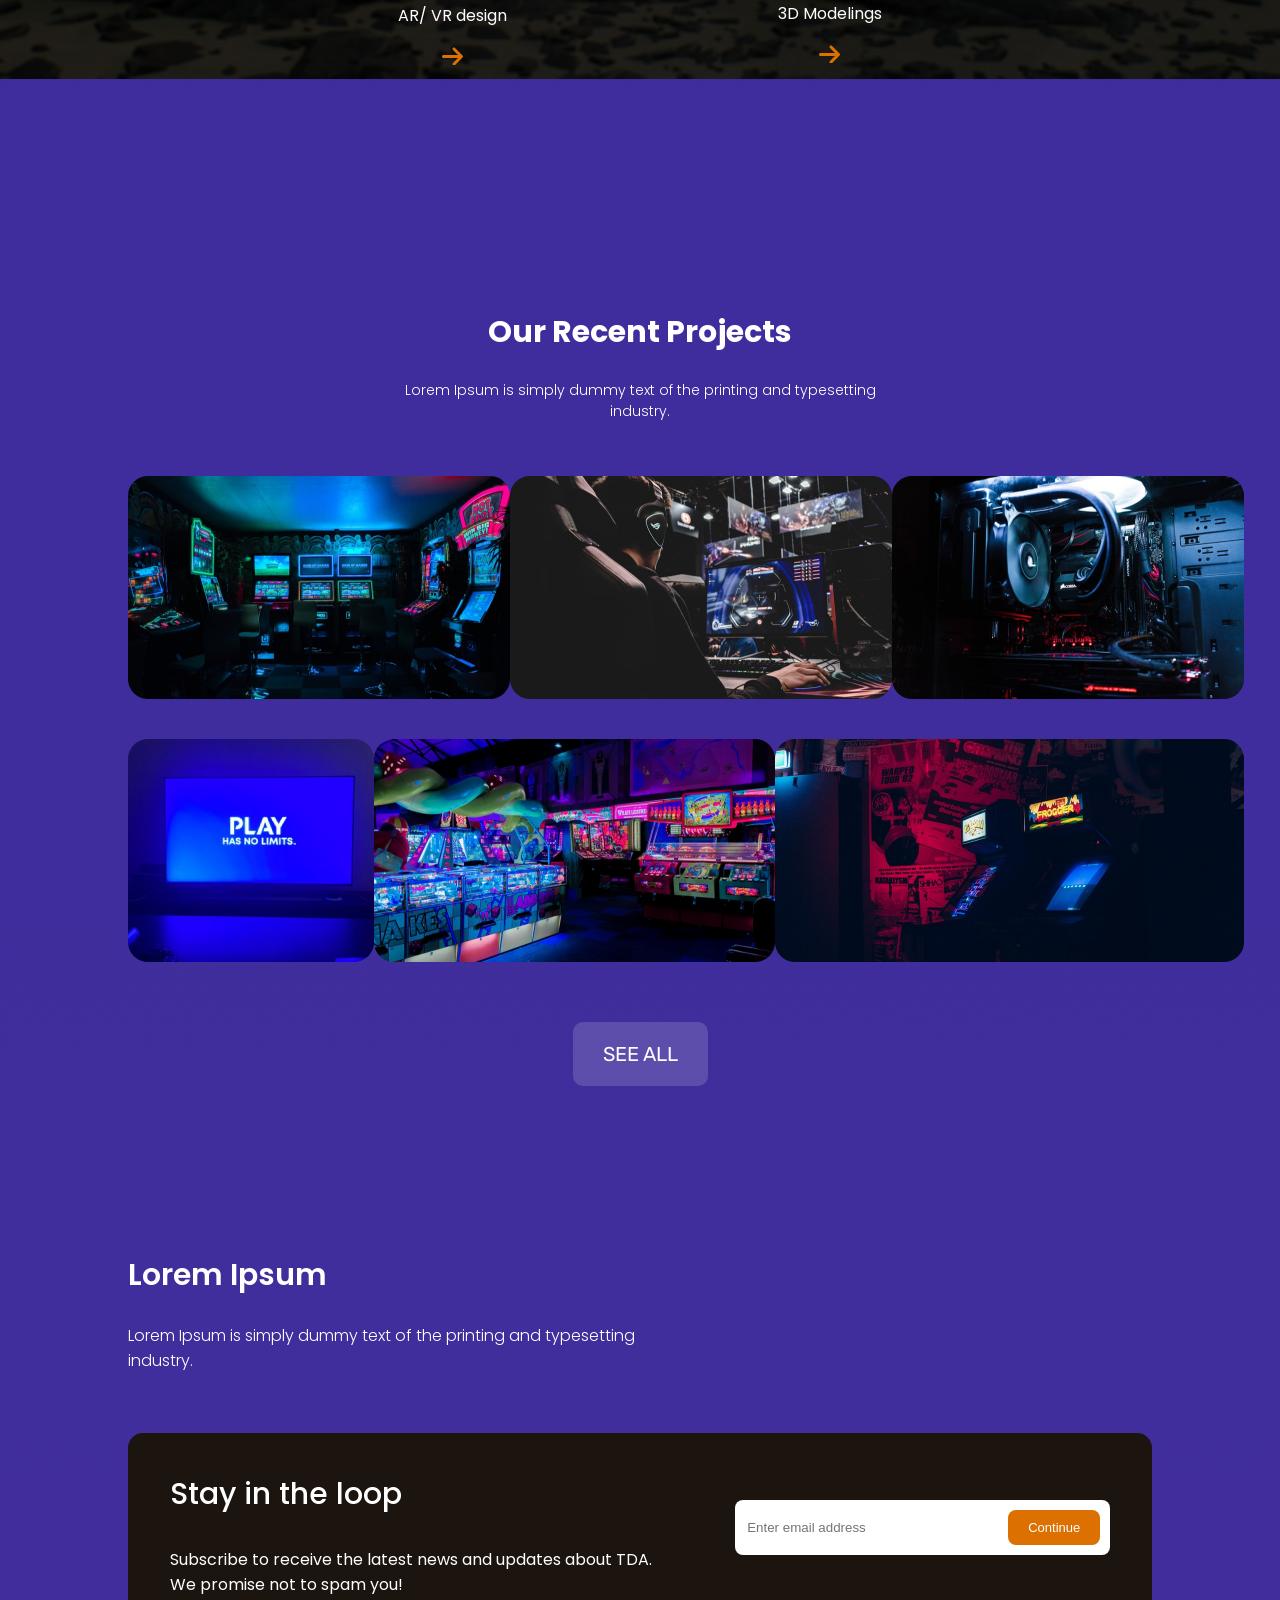
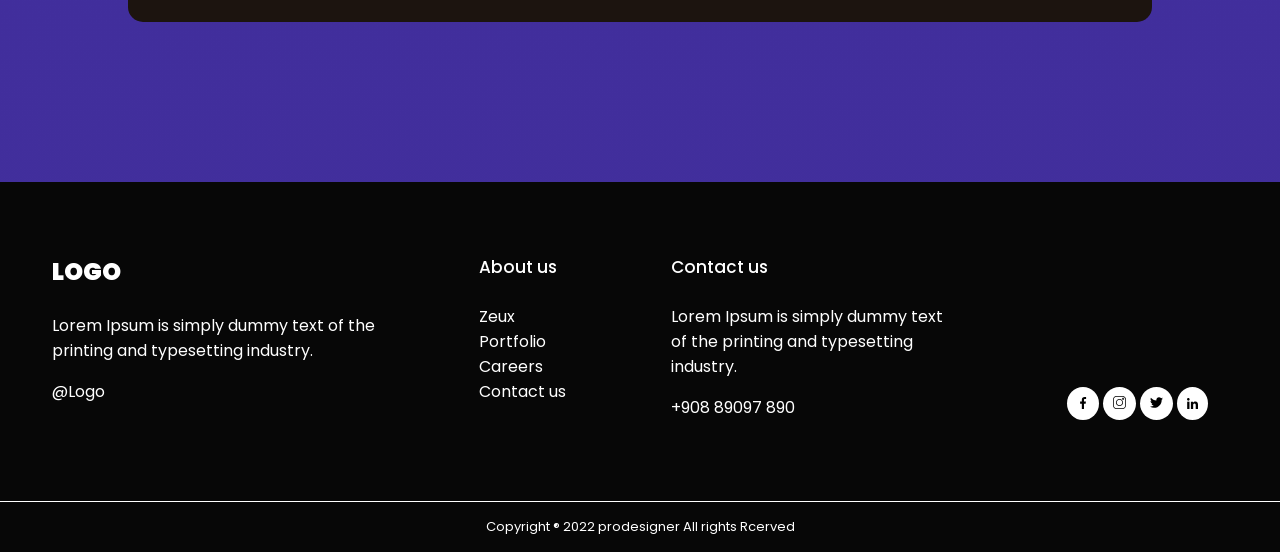
==== commit b73aeea7: "fix: Correção de fontes, e distancia entre elementos." ====
--- a/index.html
+++ b/index.html
@@ -35,7 +35,7 @@
                 <div class="card">
                     <p id="credits-design">Proved By prodesigner</p>
                     <p class="title-card">Work that we produce for our clients</p>
-                    <p>Lorem Ipsum is simply dummy text of the printing and typesetting industry. Lorem Ipsum has been
+                    <p>Lorem Ipsum is simply dummy text of the printing and <br> typesetting industry. Lorem Ipsum has been
                         the industry's standard.</p>
                     <button class="button-orange">Get more details</button>
                 </div>
@@ -80,8 +80,8 @@
             <!-- Seção de Banner do Jogo -->
             <section class="banner-game">
                 <div class="text-banner">
-                    <h2>Lorem Ipsum</h2>
-                    <p>Lorem Ipsum is simply dummy text of the printing and typesetting industry. Lorem Ipsum has been
+                    <h2 class="title-30px-semi">Lorem Ipsum</h2>
+                    <p class="p-16px-regular">Lorem Ipsum is simply dummy text of the printing and typesetting industry. Lorem Ipsum has been
                         the industry's standard dummy text ever since the 1500s.</p>
                 </div>
                 <img src="assets/imgs/spiderman.png" alt="Spider-Man Image">
@@ -92,7 +92,7 @@
         <div class="container-main">
             <section class="container-plataforms">
                 <div class="title-card-plataforms">
-                    <h2>Lorem Ipsum is simply dummy text of the printing <br> and typesetting industry.</h2>
+                    <h2 class="title-30px-bold">Lorem Ipsum is simply dummy text of the printing <br> and typesetting industry.</h2>
                     <p>Lorem Ipsum is simply dummy text of the printing and typesetting industry. Lorem Ipsum has been
                         the <br> industry's standard dummy text ever since the 1500s.</p>
                 </div>
@@ -134,7 +134,7 @@
             <!-- Seção de Projeto Recentes -->
             <section class="container-projects">
                 <div class="title-recent-projects">
-                    <h2>Our Recent Projects</h2>
+                    <h2 class="title-30px-bold">Our Recent Projects</h2>
                     <p>Lorem Ipsum is simply dummy text of the printing and typesetting <br> industry. </p>
                 </div>
                 <div class="recent-projects-img">
@@ -152,14 +152,14 @@
                 </div>
             </section>
             <!-- Seção de incrição com email-->
-            <section>
+            <section class="container-subscribe">
                 <div class="title-subscribe-email">
-                    <h2>Lorem Ipsum</h2>
-                    <p>Lorem Ipsum is simply dummy text of the printing and typesetting <br> industry. </p>
+                    <h2 class="title-30px-semi">Lorem Ipsum</h2>
+                    <p class="p-16px-regular">Lorem Ipsum is simply dummy text of the printing and typesetting <br> industry. </p>
                 </div>
                 <div class="subscribe-email">
                     <div>
-                        <h2>Stay in the loop</h2>
+                        <p class="enter-email-title">Stay in the loop<p>
                         <p>Subscribe to receive the latest news and updates about TDA. <br>
                             We promise not to spam you! </p>
                     </div>
@@ -175,27 +175,28 @@
         <div class="container-footer">
             <div class="footer-row">
                 <div>
-                    <p id="logo-footer" >LOGO</p>
+                    <p id="logo-footer">LOGO</p>
                     <p>Lorem Ipsum is simply dummy text of the <br> printing and typesetting industry. </p>
                     <p>@Logo</p>
                 </div>
                 <div class="footer-aboutUs">
                     <p class="title-footer">About us<p>
-                    <ul>
-                        <li><a href="">Zeux</a></li>
-                        <li><a href="">Portfolio</a></li>
-                        <li><a href="">Careers</a></li>
-                        <li><a href="">Contact us</a></li>
-                    </ul>
+                            <ul>
+                                <li><a href="">Zeux</a></li>
+                                <li><a href="">Portfolio</a></li>
+                                <li><a href="">Careers</a></li>
+                                <li><a href="">Contact us</a></li>
+                            </ul>
                 </div>
                 <div>
                     <p class="title-footer">Contact us</p>
-                    <p>Lorem Ipsum is simply dummy text <br> of the printing and typesetting  <br> industry. </p>
+                    <p>Lorem Ipsum is simply dummy text <br> of the printing and typesetting <br> industry. </p>
                     <p>+908 89097 890</p>
                 </div>
                 <div class="social-links">
                     <a class="icon-social" href="https://www.facebook.com/"><img src="assets/facebook 1.svg" alt=""></a>
-                    <a class="icon-social" href="https://www.instagram.com/"><img src="assets/instagram 1.svg" alt=""></a>
+                    <a class="icon-social" href="https://www.instagram.com/"><img src="assets/instagram 1.svg"
+                            alt=""></a>
                     <a class="icon-social" href="https://twitter.com/"><img src="assets/twitter 1.svg" alt=""></a>
                     <a class="icon-social" href="https://br.linkedin.com/"><img src="assets/linkedin 1.svg" alt=""></a>
                 </div>
--- a/css/global.css
+++ b/css/global.css
@@ -23,6 +23,21 @@
     text-decoration: none;
 }
 
+.title-30px-semi {
+    font-size: 30px;
+    font-weight: 600;
+}
+
+.title-30px-bold {
+    font-size: 30px;
+    font-weight: bold;
+}
+
+.p-16px-regular {
+    font-size: 16px;
+    font-weight: 300;
+}
+
 /* HEADER */
 
 header {
@@ -39,7 +54,7 @@
 
 #logo {
     font-family: "Poppins", sans-serif;
-    font-weight: bold;
+    font-weight: 800;
     font-size: 29px;
 }
 
@@ -79,6 +94,7 @@
 
 /* Inscrição com email*/
 
+
 .subscribe-email {
     display: flex;
     background-color: #1C140F;
@@ -86,6 +102,12 @@
     justify-content: space-around;
     align-items: center;
     margin: 60px 0;
+    min-height: 189px;
+}
+
+.enter-email-title {
+    font-size: 30px;
+    font-weight: 500;
 }
 
 .input-container {
@@ -121,6 +143,7 @@
     display: flex;
     flex-direction: column;
     justify-content: space-between;
+    margin-top: 10em;
 }
 
 .footer-row {
--- a/css/index.css
+++ b/css/index.css
@@ -18,7 +18,6 @@
 .card {
     display: flex;
     flex-direction: column;
-    width: 520px;
     align-items: flex-start;
     justify-content: space-between;
     height: 512px;
@@ -67,7 +66,7 @@
 .container-trending-games {
     display: flex;
     flex-direction: column;
-    margin: 80px 0;
+    margin: 140px 0;
 }
 
 .text-trending {
@@ -106,7 +105,7 @@
     max-width: 100%;
     text-align: center;
     justify-content: center;
-    font-weight: 600;
+    font-weight:600;
 }
 
 /* Banner Game*/
@@ -117,6 +116,7 @@
     flex-flow: column;
     margin-top: 50px;
     margin-bottom: 150px;
+    gap: 40px;
 }
 
 .text-banner {
@@ -167,7 +167,12 @@
     flex-flow: column;
     justify-content: center;
     text-align: center;
-    padding: 120px 0;
+    padding: 120px 0 80px 0;
+}
+
+.title-recent-projects p {
+    font-size: 14px;
+    font-weight: 300;
 }
 
 .recent-projects-img {
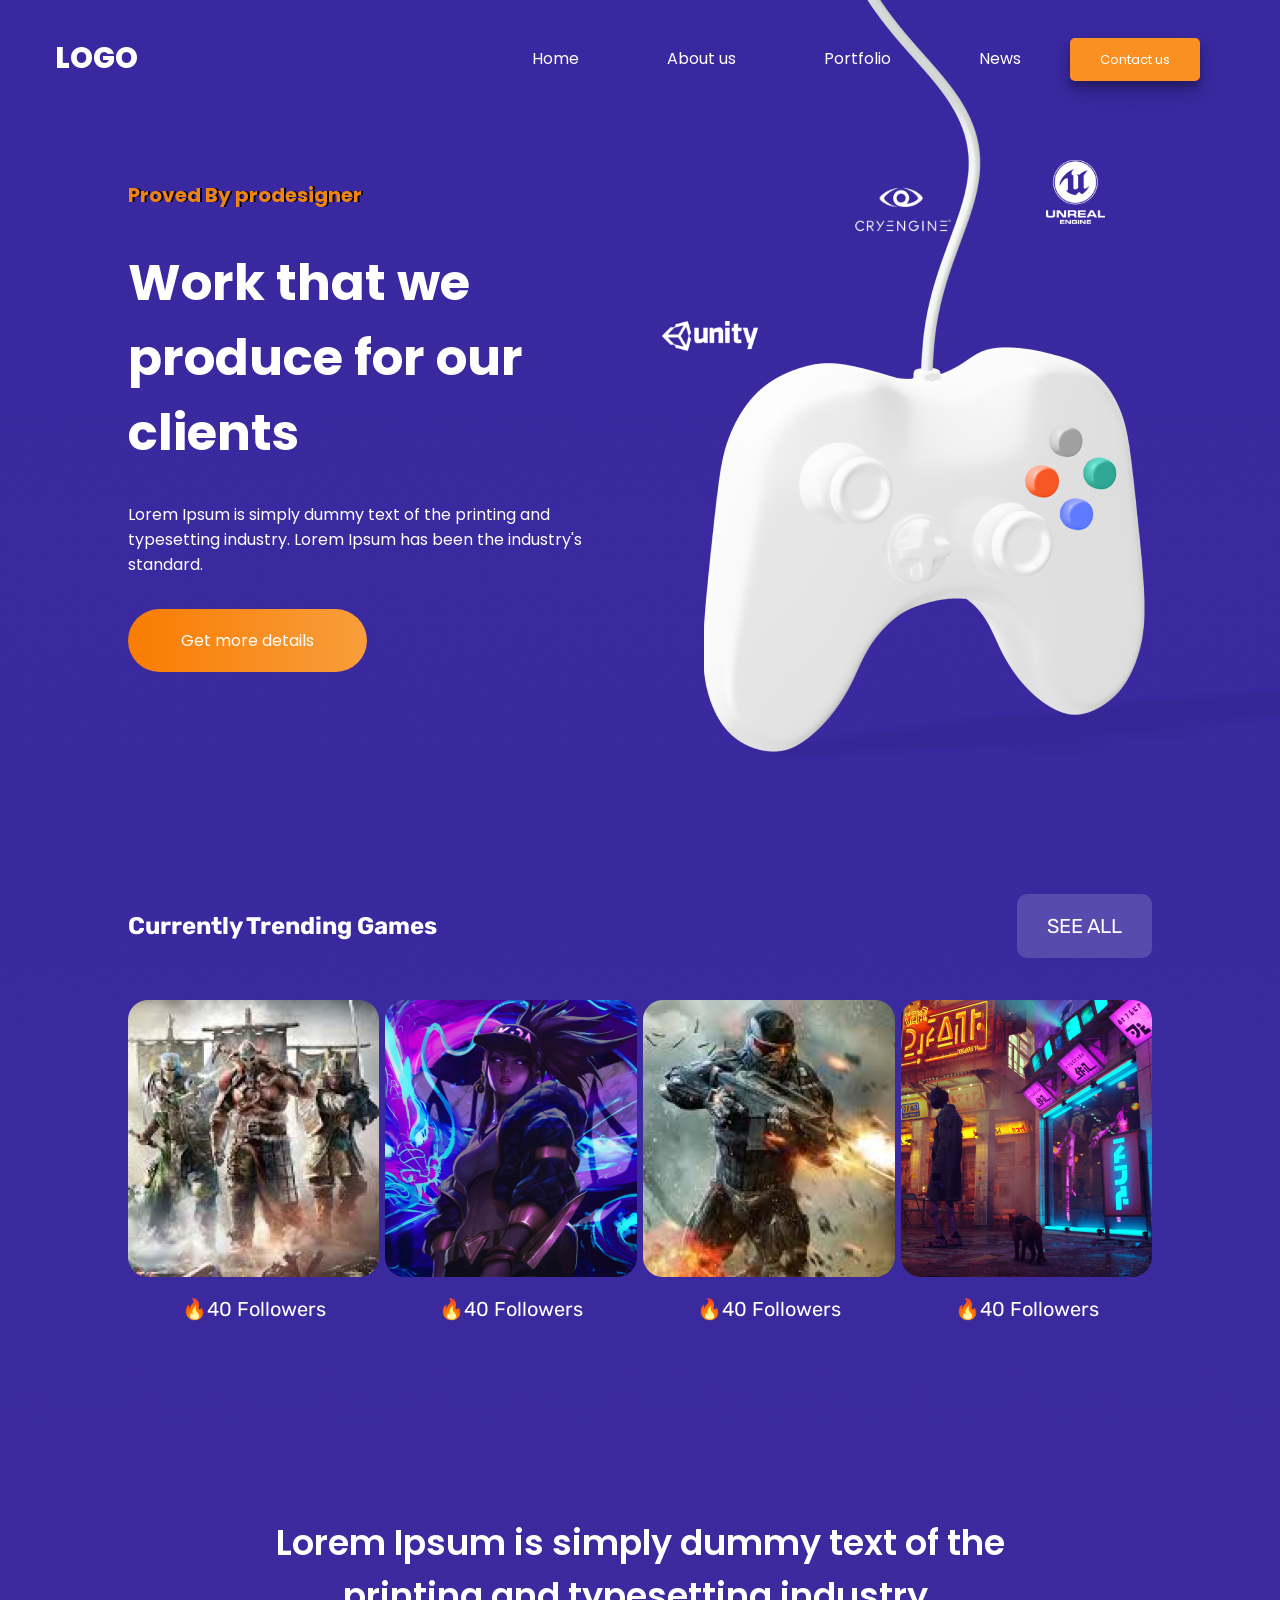
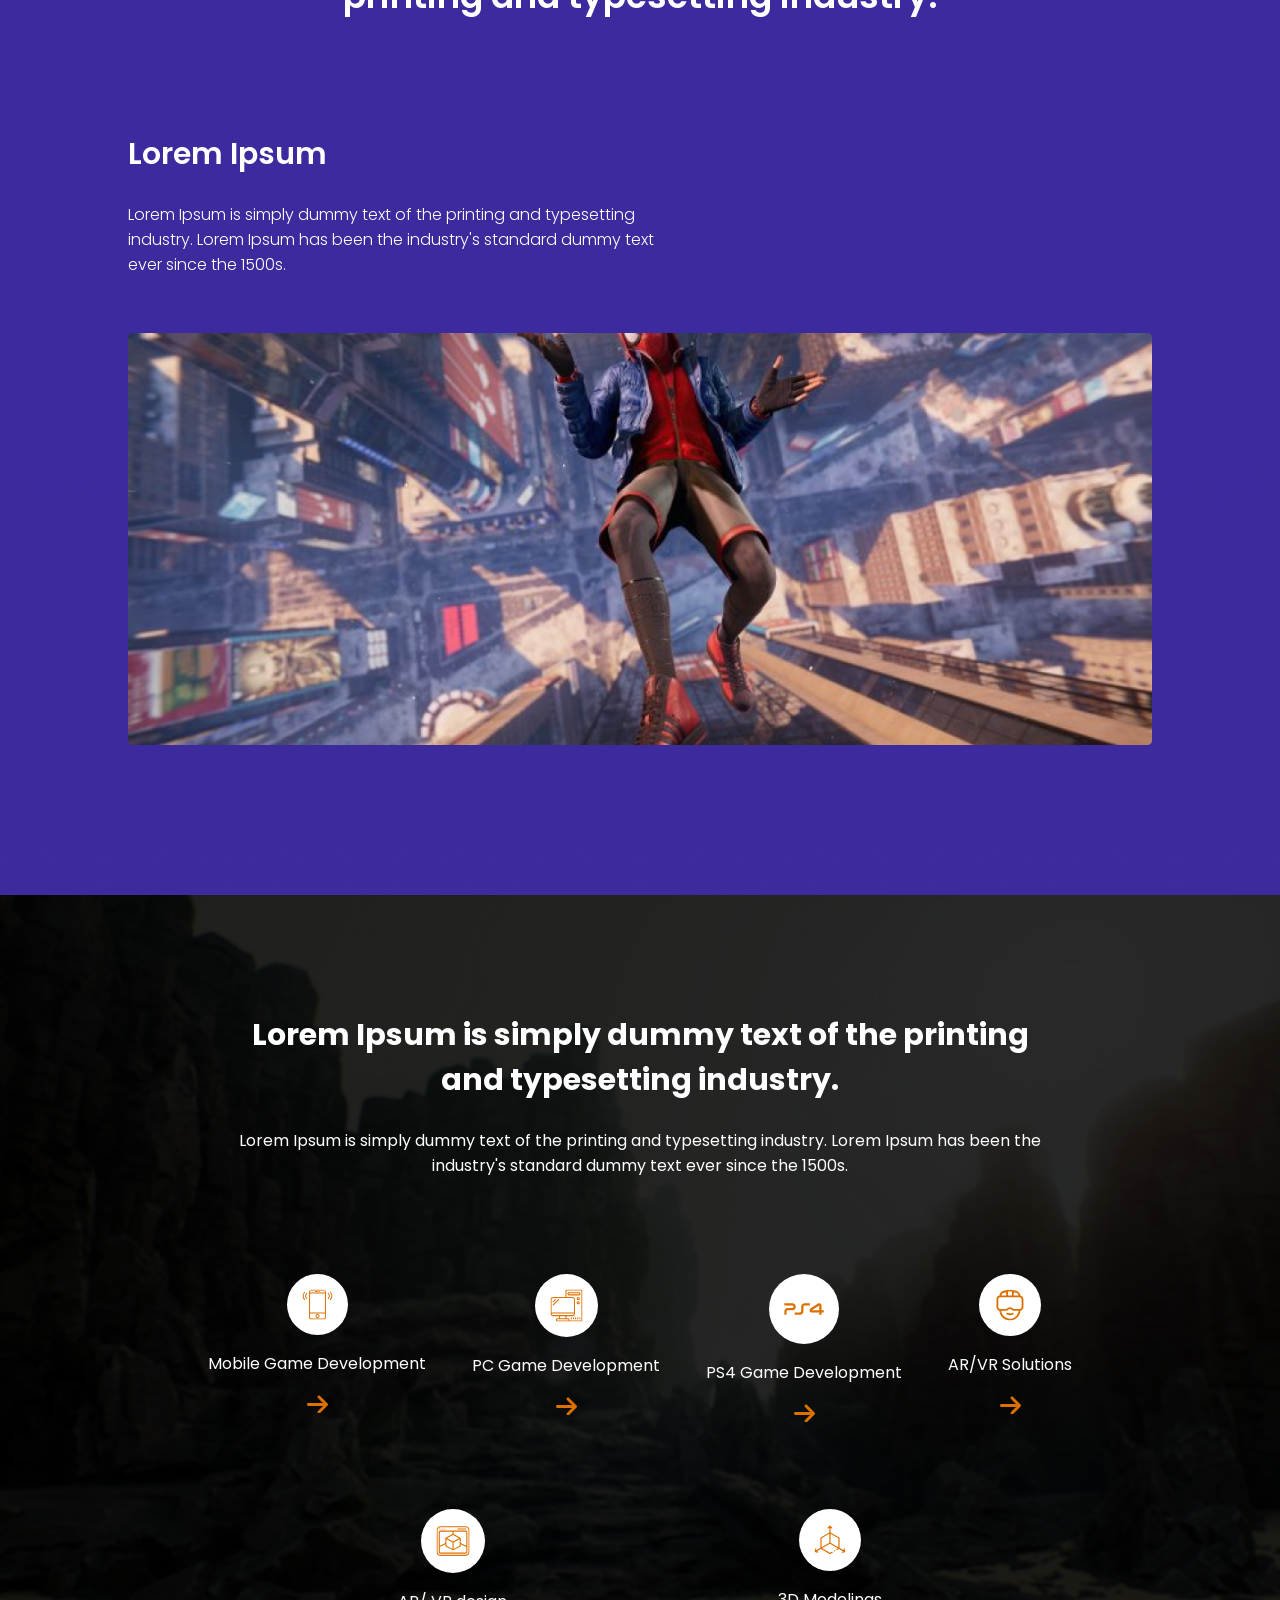
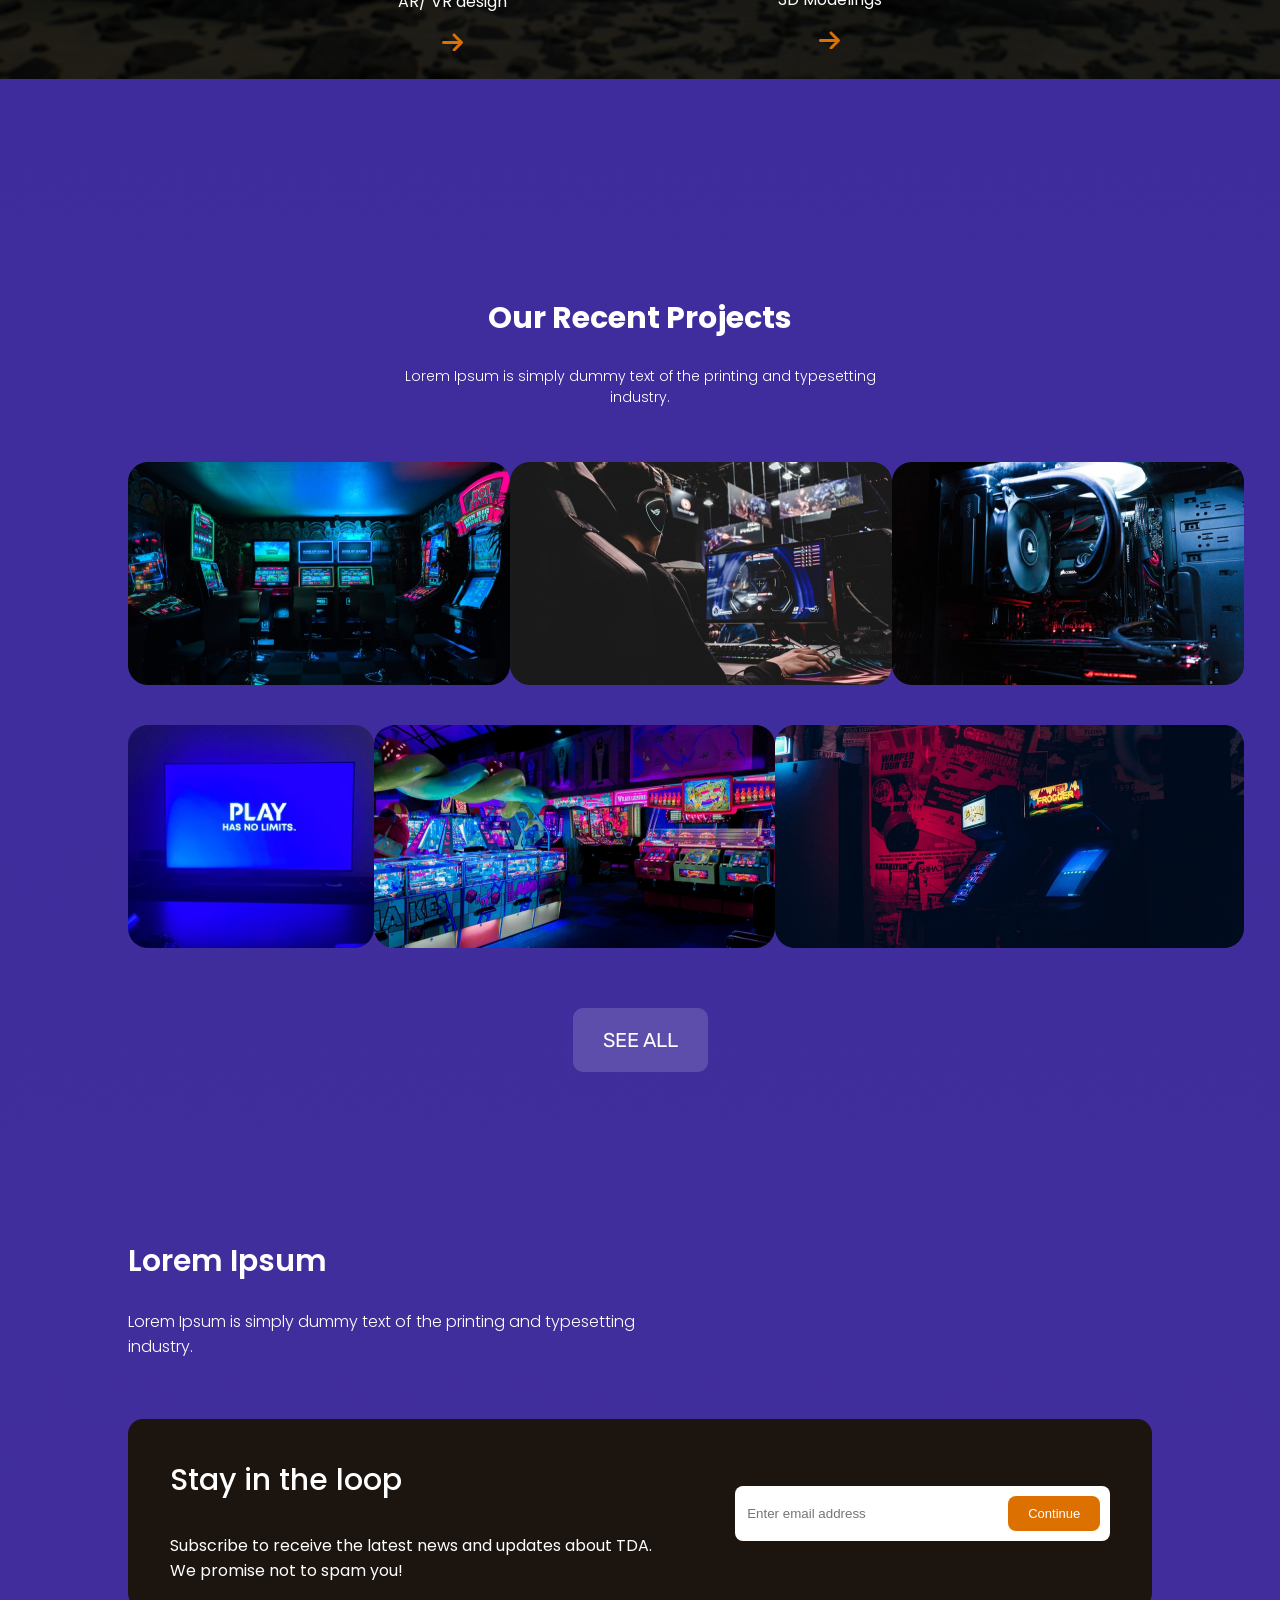
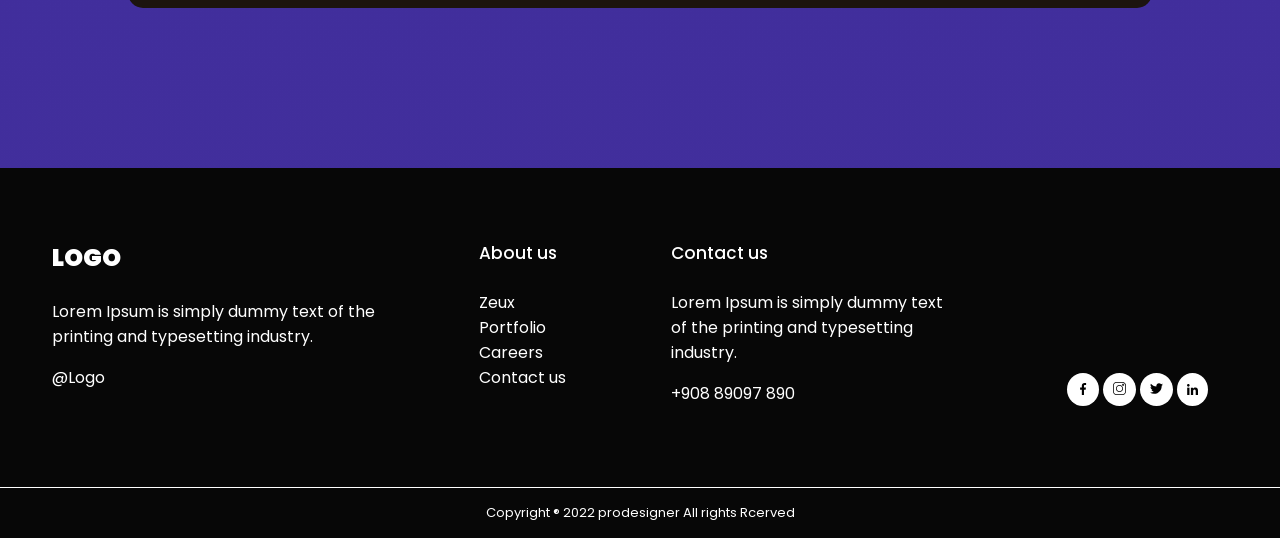
==== commit 6f72889a: "style: Mudando a forma de fazer o icone das plataformas" ====
--- a/index.html
+++ b/index.html
@@ -19,9 +19,9 @@
             <nav>
                 <ul>
                     <li><a href="index.html">Home</a></li>
-                    <li><a href="#about">About us</a></li>
-                    <li><a href="#services">Portfolio</a></li>
-                    <li><a href="#contact">News</a></li>
+                    <li><a href="desenvolvimento.html">About us</a></li>
+                    <li><a href="desenvolvimento.html">Portfolio</a></li>
+                    <li><a href="desenvolvimento.html">News</a></li>
                     <li class="contact"><a href="contact.html" id="contact">Contact us</a></li>
                 </ul>
             </nav>
@@ -98,34 +98,34 @@
                 </div>
                 <div class="plataform-logos">
                     <div class="platform">
-                        <img class="icon-plataform" src="assets/smartphone.svg" alt="Platform Logo 1">
+                        <div class="icon-wraper"><img  src="assets/smartphone.svg" alt="Platform Logo 1"></div>
                         <p>Mobile Game Development</p>
                         <img src="assets/arrow 6.svg" alt="arrow">
                     </div>
                     <div class="platform">
-                        <img class="icon-plataform" src="assets/pc 1.svg" alt="Platform Logo 2">
+                        <div class="icon-wraper"><img  src="assets/pc 1.svg" alt="Platform Logo 2"></div>
                         <p>PC Game Development</p>
                         <img src="assets/arrow 6.svg" alt="arrow">
                     </div>
                     <div class="platform">
-                        <img class="icon-plataform" src="assets/ps4 1.svg" alt="Platform Logo 2">
+                        <div class="icon-wraper"><img  src="assets/ps4 1.svg" alt="Platform Logo 2"></div>
                         <p>PS4 Game Development</p>
                         <img src="assets/arrow 6.svg" alt="arrow">
                     </div>
                     <div class="platform">
-                        <img class="icon-plataform" src="assets/vr-glasses 1.svg" alt="Platform Logo 2">
+                        <div class="icon-wraper"><img  src="assets/vr-glasses 1.svg" alt="Platform Logo 2"></div>
                         <p>AR/VR Solutions</p>
                         <img src="assets/arrow 6.svg" alt="arrow">
                     </div>
                 </div>
                 <div class="plataform-logos-row2">
                     <div class="platform">
-                        <img class="icon-plataform" src="assets/desktop (1) 1.svg" alt="Platform Logo 2">
+                        <div class="icon-wraper"><img  src="assets/desktop (1) 1.svg" alt="Platform Logo 2"></div>
                         <p>AR/ VR design</p>
                         <img src="assets/arrow 6.svg" alt="arrow">
                     </div>
                     <div class="platform">
-                        <img class="icon-plataform" src="assets/3d-cube 1.svg" alt="Platform Logo 2">
+                        <div class="icon-wraper"><img src="assets/3d-cube 1.svg" alt="Platform Logo 2"></div>
                         <p>3D Modelings</p>
                         <img src="assets/arrow 6.svg" alt="arrow">
                     </div>
--- a/css/index.css
+++ b/css/index.css
@@ -155,7 +155,8 @@
     justify-content: space-evenly;
 }
 
-.icon-plataform {
+.icon-wraper {
+    display: inline-flex;
     background-color: #FFFFFF;
     border-radius: 50%;
     padding: 15px;
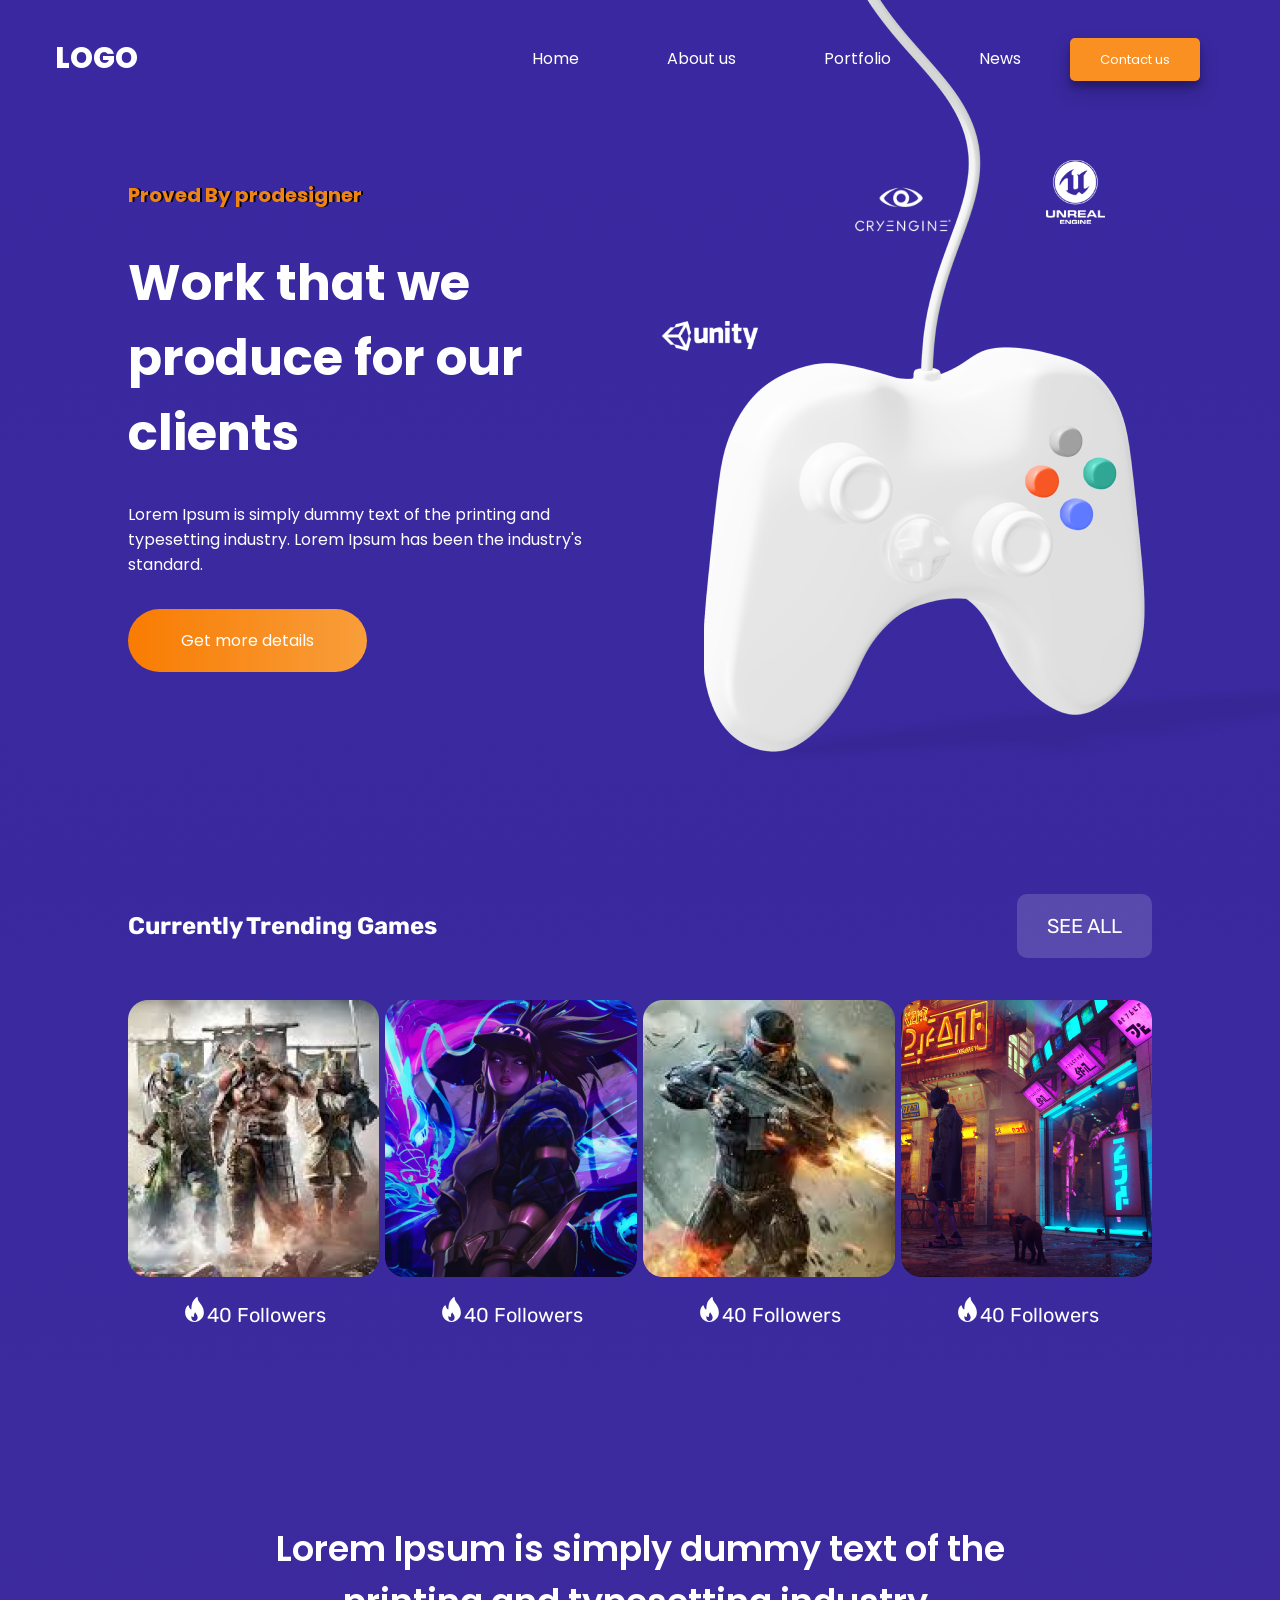
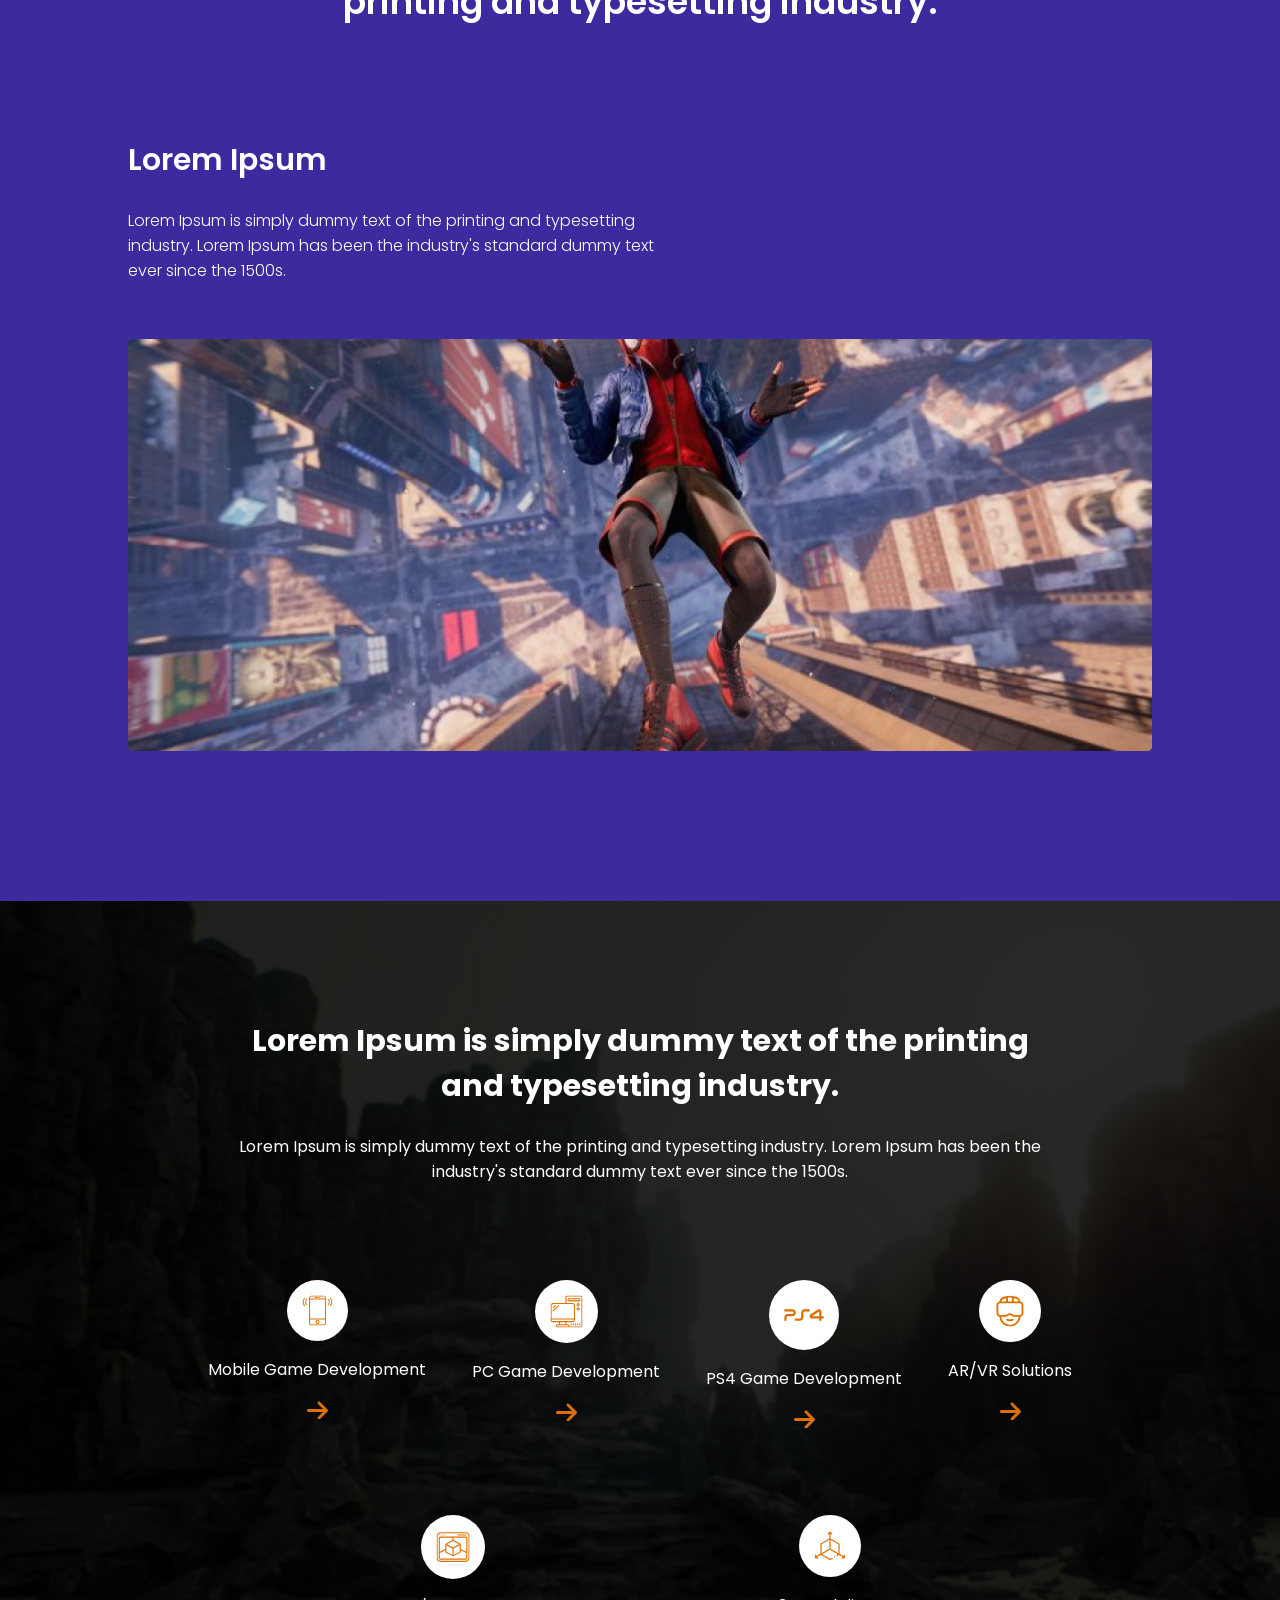
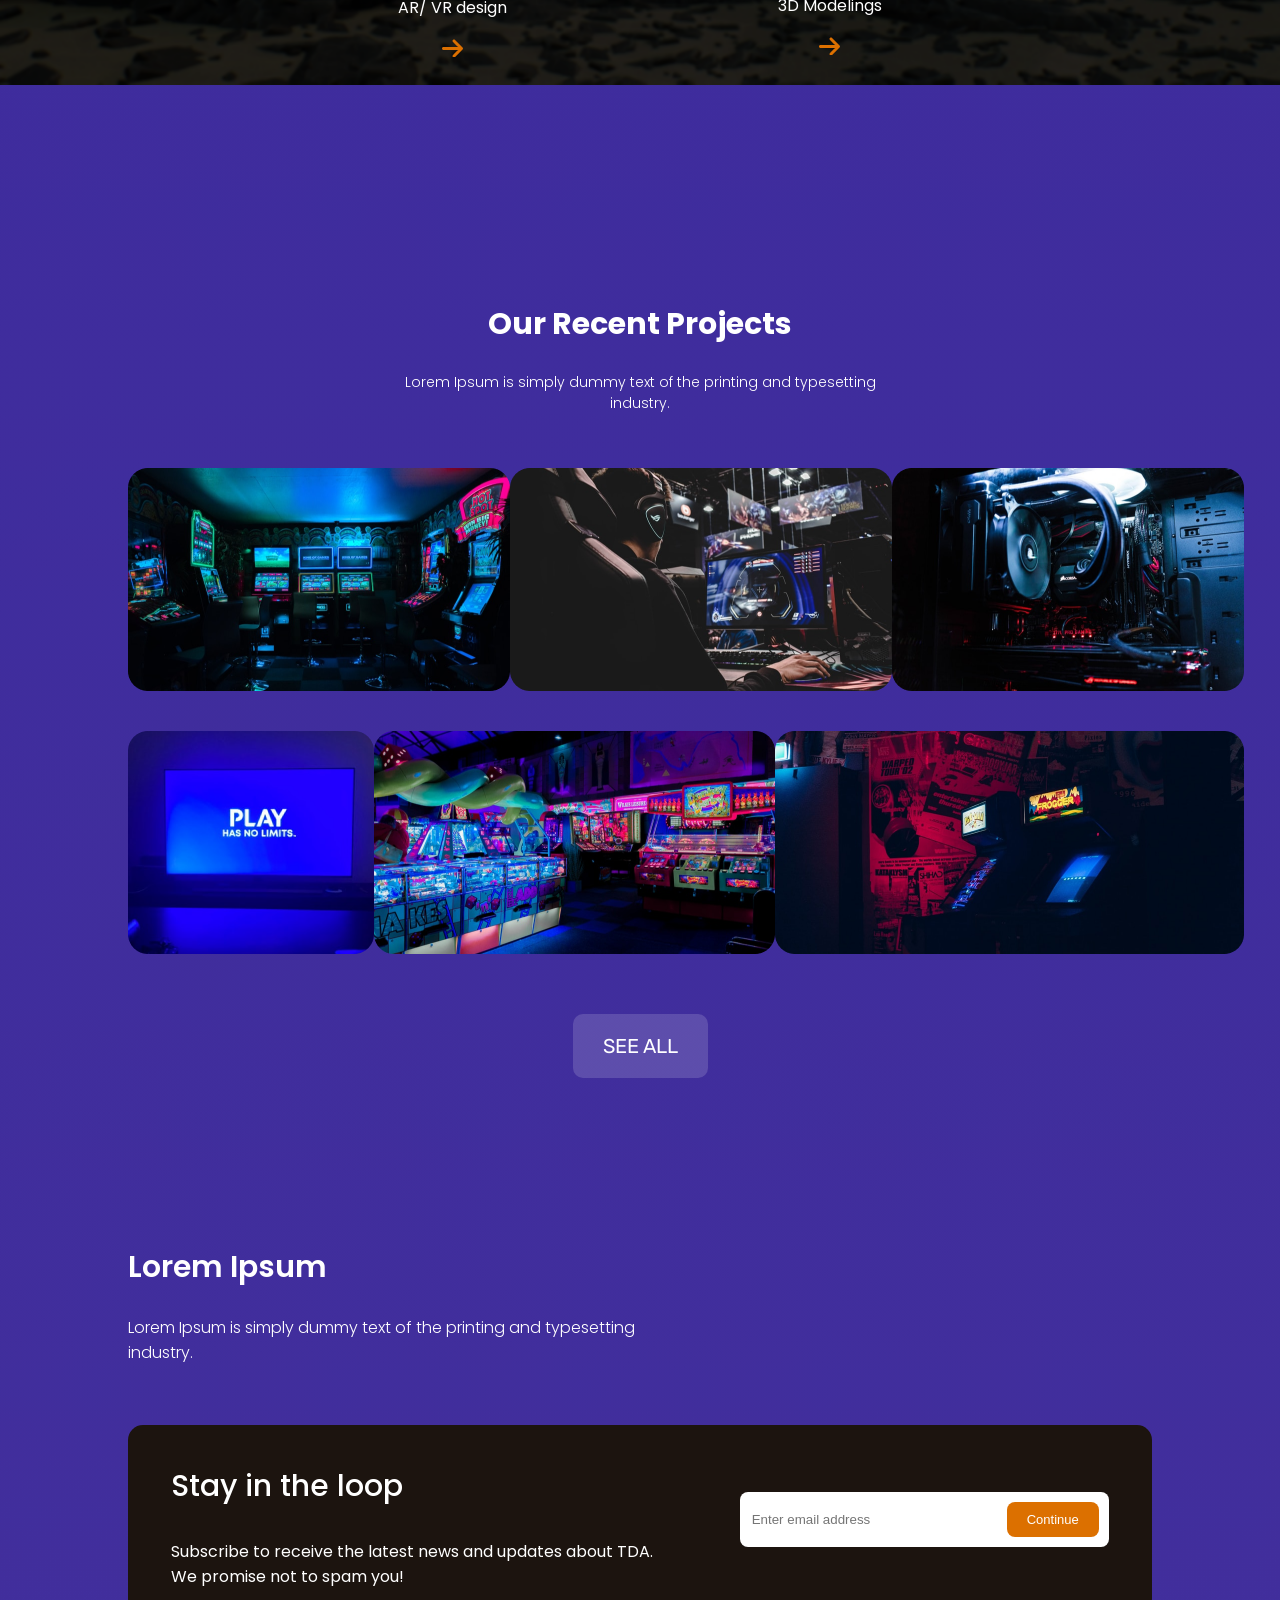
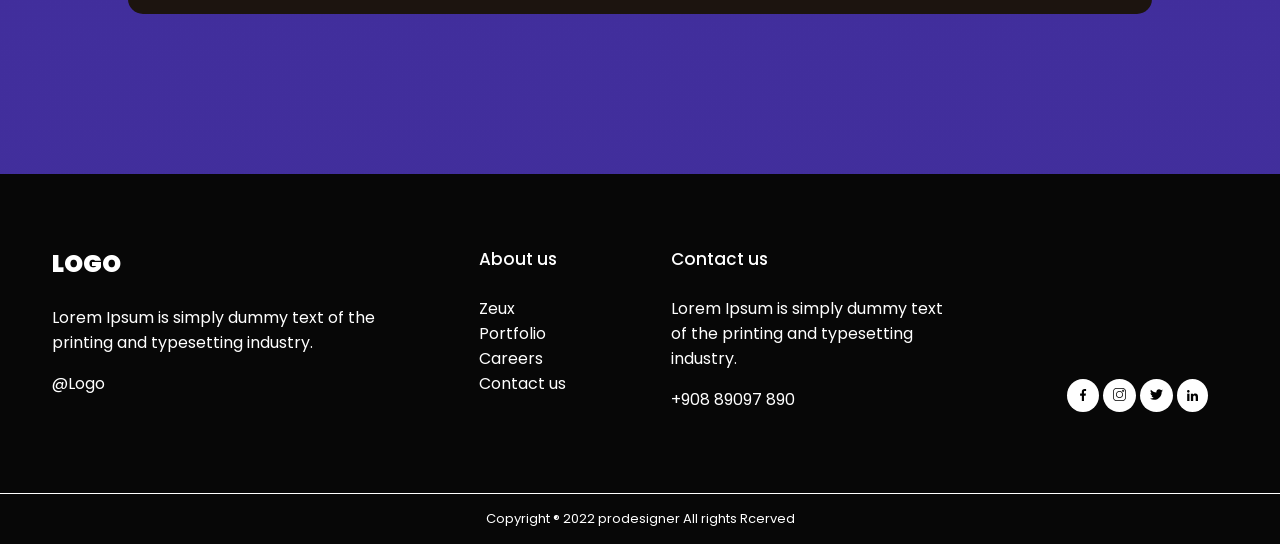
==== commit 810eae1a: "feat: adição das funções e JS para salvar os dados dos forms em localStorage" ====
--- a/index.html
+++ b/index.html
@@ -55,19 +55,19 @@
                 <div class="cards-game">
                     <div class="banner-card">
                         <img src="assets/imgs/game1.png" alt="Game 1">
-                        <p>🔥40 Followers</p>
+                        <p> <img src="assets/fire 1.svg">40 Followers</p>
                     </div>
                     <div class="banner-card">
                         <img src="assets/imgs/game2.png" alt="Game 2">
-                        <p>🔥40 Followers</p>
+                        <p><img src="assets/fire 1.svg">40 Followers</p>
                     </div>
                     <div class="banner-card">
                         <img src="assets/imgs/game3.png" alt="Game 3">
-                        <p>🔥40 Followers</p>
+                        <p><img src="assets/fire 1.svg">40 Followers</p>
                     </div>
                     <div class="banner-card">
                         <img src="assets/imgs/game4.png" alt="Game 4">
-                        <p>🔥40 Followers</p>
+                        <p><img src="assets/fire 1.svg">40 Followers</p>
                     </div>
                 </div>
             </section>
@@ -88,7 +88,7 @@
             </section>
         </div>
         <!-- Seção de Plataformas -->
-        <img id="background-meio-home" src="assets/imgs/background-meio-home.png" alt="">
+        <img class="background" src="assets/imgs/background-meio-home.png" alt="">
         <div class="container-main">
             <section class="container-plataforms">
                 <div class="title-card-plataforms">
@@ -155,17 +155,21 @@
             <section class="container-subscribe">
                 <div class="title-subscribe-email">
                     <h2 class="title-30px-semi">Lorem Ipsum</h2>
-                    <p class="p-16px-regular">Lorem Ipsum is simply dummy text of the printing and typesetting <br> industry. </p>
+                    <p class="p-16px-regular">Lorem Ipsum is simply dummy text of the printing and typesetting <br>
+                        industry. </p>
                 </div>
                 <div class="subscribe-email">
                     <div>
                         <p class="enter-email-title">Stay in the loop<p>
-                        <p>Subscribe to receive the latest news and updates about TDA. <br>
-                            We promise not to spam you! </p>
+                                <p>Subscribe to receive the latest news and updates about TDA. <br>
+                                    We promise not to spam you! </p>
                     </div>
                     <div class="input-container">
-                        <input class="input-email" type="email" size="30" placeholder="Enter email address" required>
-                        <button type="submit" class="input-button">Continue</button>
+                        <form id="subscribeForm">
+                            <input class="input-email" type="email" name="email" size="30"
+                                placeholder="Enter email address" required>
+                            <button type="submit" class="input-button">Continue</button>
+                        </form>
                     </div>
                 </div>
             </section>
@@ -195,8 +199,7 @@
                 </div>
                 <div class="social-links">
                     <a class="icon-social" href="https://www.facebook.com/"><img src="assets/facebook 1.svg" alt=""></a>
-                    <a class="icon-social" href="https://www.instagram.com/"><img src="assets/instagram 1.svg"
-                            alt=""></a>
+                    <a class="icon-social" href="https://www.instagram.com/"><img src="assets/instagram 1.svg"alt=""></a>
                     <a class="icon-social" href="https://twitter.com/"><img src="assets/twitter 1.svg" alt=""></a>
                     <a class="icon-social" href="https://br.linkedin.com/"><img src="assets/linkedin 1.svg" alt=""></a>
                 </div>
@@ -206,7 +209,7 @@
             </div>
         </div>
     </footer>
-    <script src="js/main.js"></script>
+    <script src="js/subscribe.js"></script>
 </body>
 
 </html>
--- a/css/global.css
+++ b/css/global.css
@@ -7,13 +7,15 @@
     box-sizing: border-box;
 }
 
+.container-main {
+    padding: 0 10%;
+}
 body {
     padding: 0px;
     margin: 0px;
     background: linear-gradient(#39289F, #422F9C);
     font-family: "Poppins", sans-serif;
 }
-
 body,
 a {
     color: #fff;
@@ -92,6 +94,15 @@
     box-shadow: rgba(0, 0, 0, 0.19) 0px 10px 20px, rgba(0, 0, 0, 0.23) 0px 6px 6px;
 }
 
+/* Background meio*/
+
+.background {
+    max-height: 880px;
+    width: 100%;
+    z-index: -1;
+    position: absolute;
+}
+
 /* Inscrição com email*/
 
 
@@ -169,7 +180,7 @@
     padding: 0;
 }
 
-.footer-aboutUs ul li a  {
+.footer-aboutUs ul li a {
     text-decoration: none;
 }
 
@@ -181,7 +192,7 @@
 .icon-social {
     background-color: #fff;
     border-radius: 50%;
-    padding: 5px 10px ;
+    padding: 5px 10px;
 }
 
 .copyright p {
--- a/css/index.css
+++ b/css/index.css
@@ -1,11 +1,14 @@
+body {
+    padding: 0px;
+    margin: 0px;
+    background: linear-gradient(#39289F, #422F9C);
+    font-family: "Poppins", sans-serif;
+}
+
 #joy_stick {
     z-index: -1;
     position: absolute;
     left: 55%;
-}
-
-.container-main {
-    padding: 0 10%;
 }
 
 .container-card-icons {
@@ -123,15 +126,6 @@
     max-width: 545px;
 }
 
-/* Background meio home*/
-
-#background-meio-home {
-    max-height: 880px;
-    width: 100%;
-    z-index: -1;
-    position: absolute;
-}
-
 /* Plataformas */
 
 .container-plataforms {
